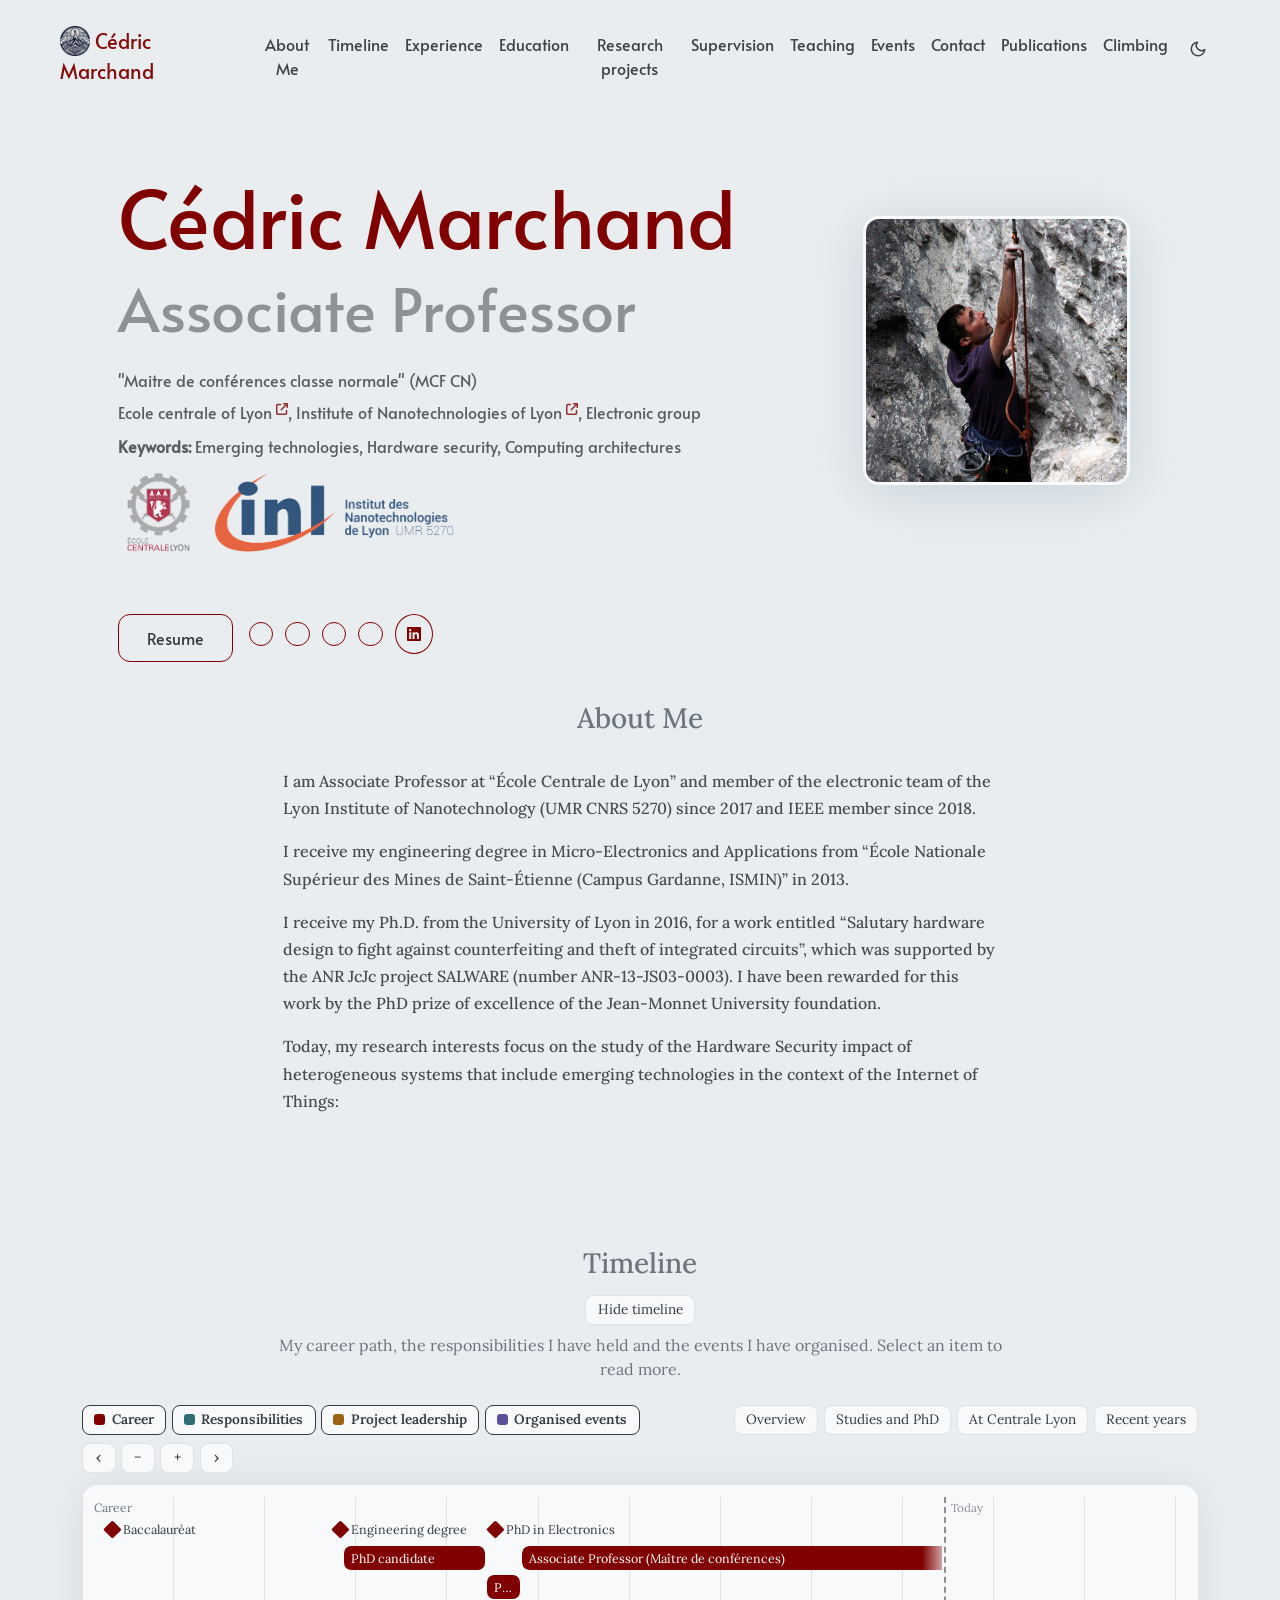
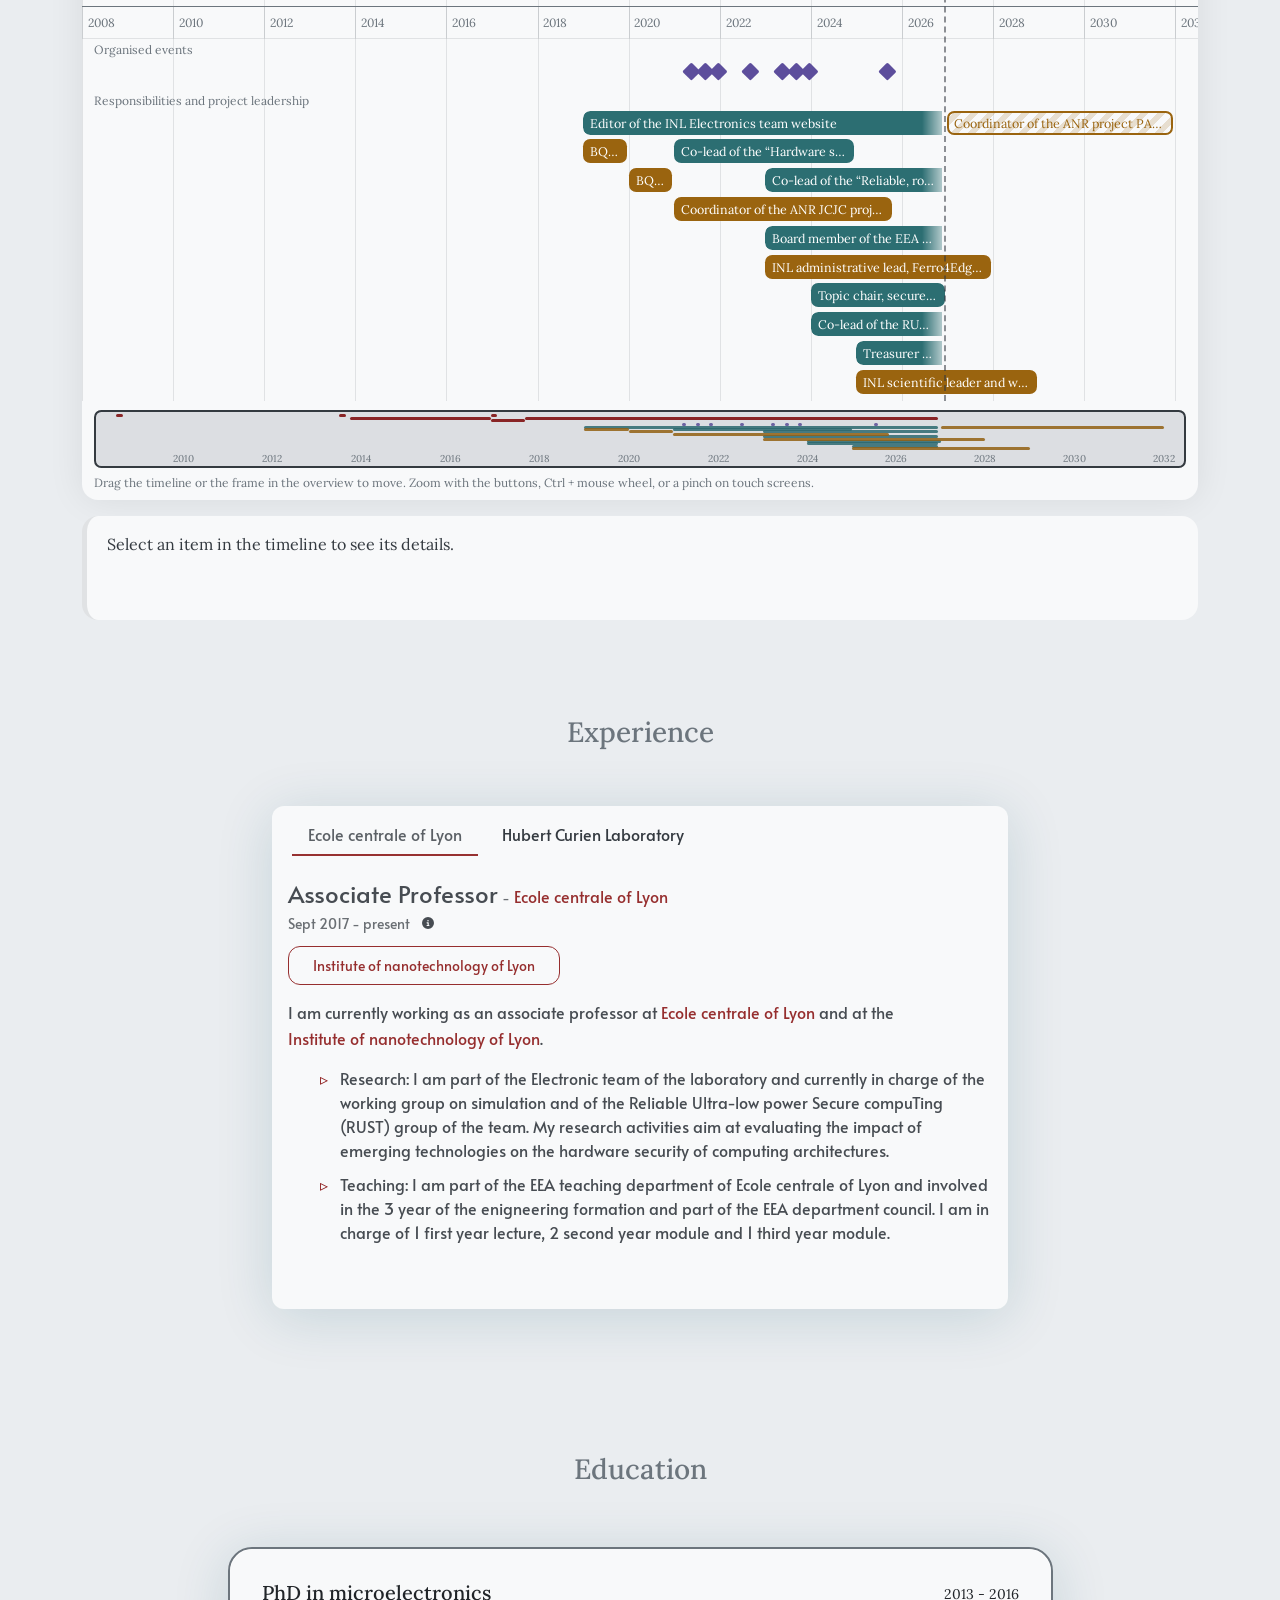
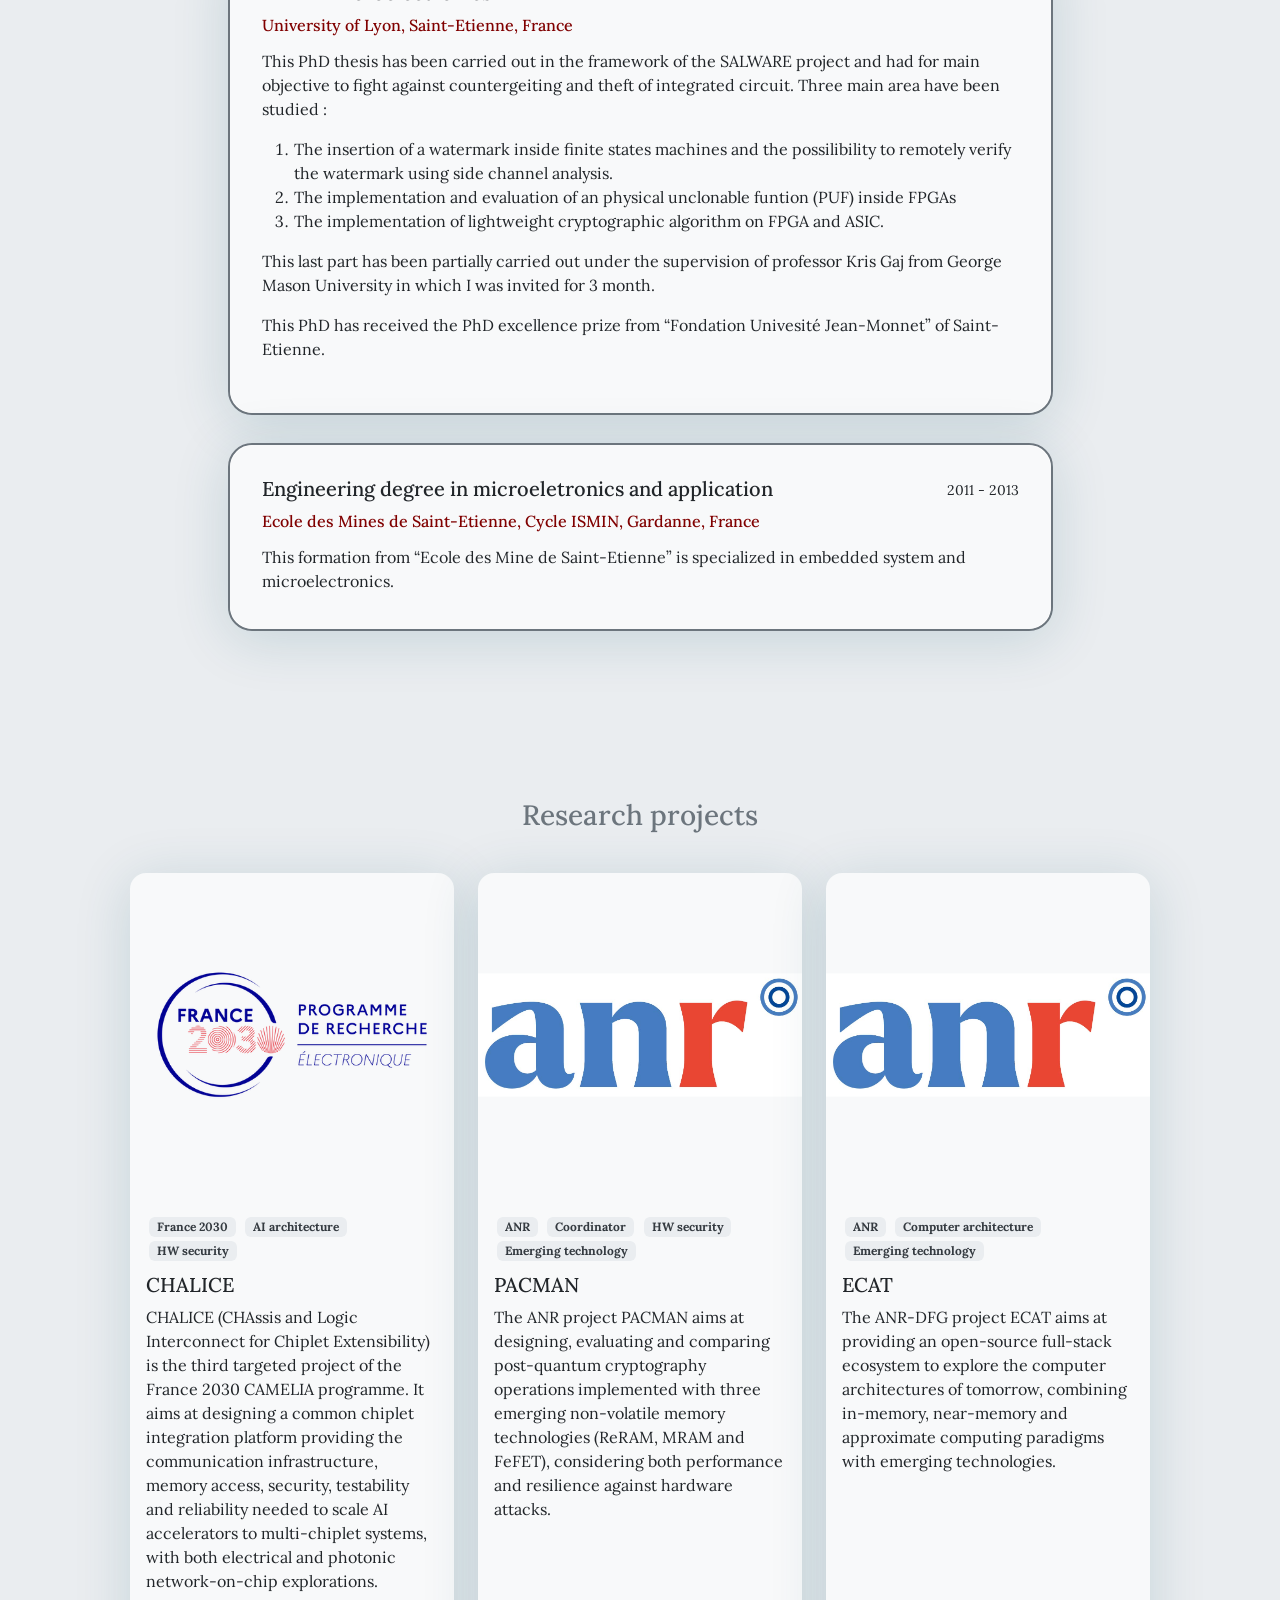
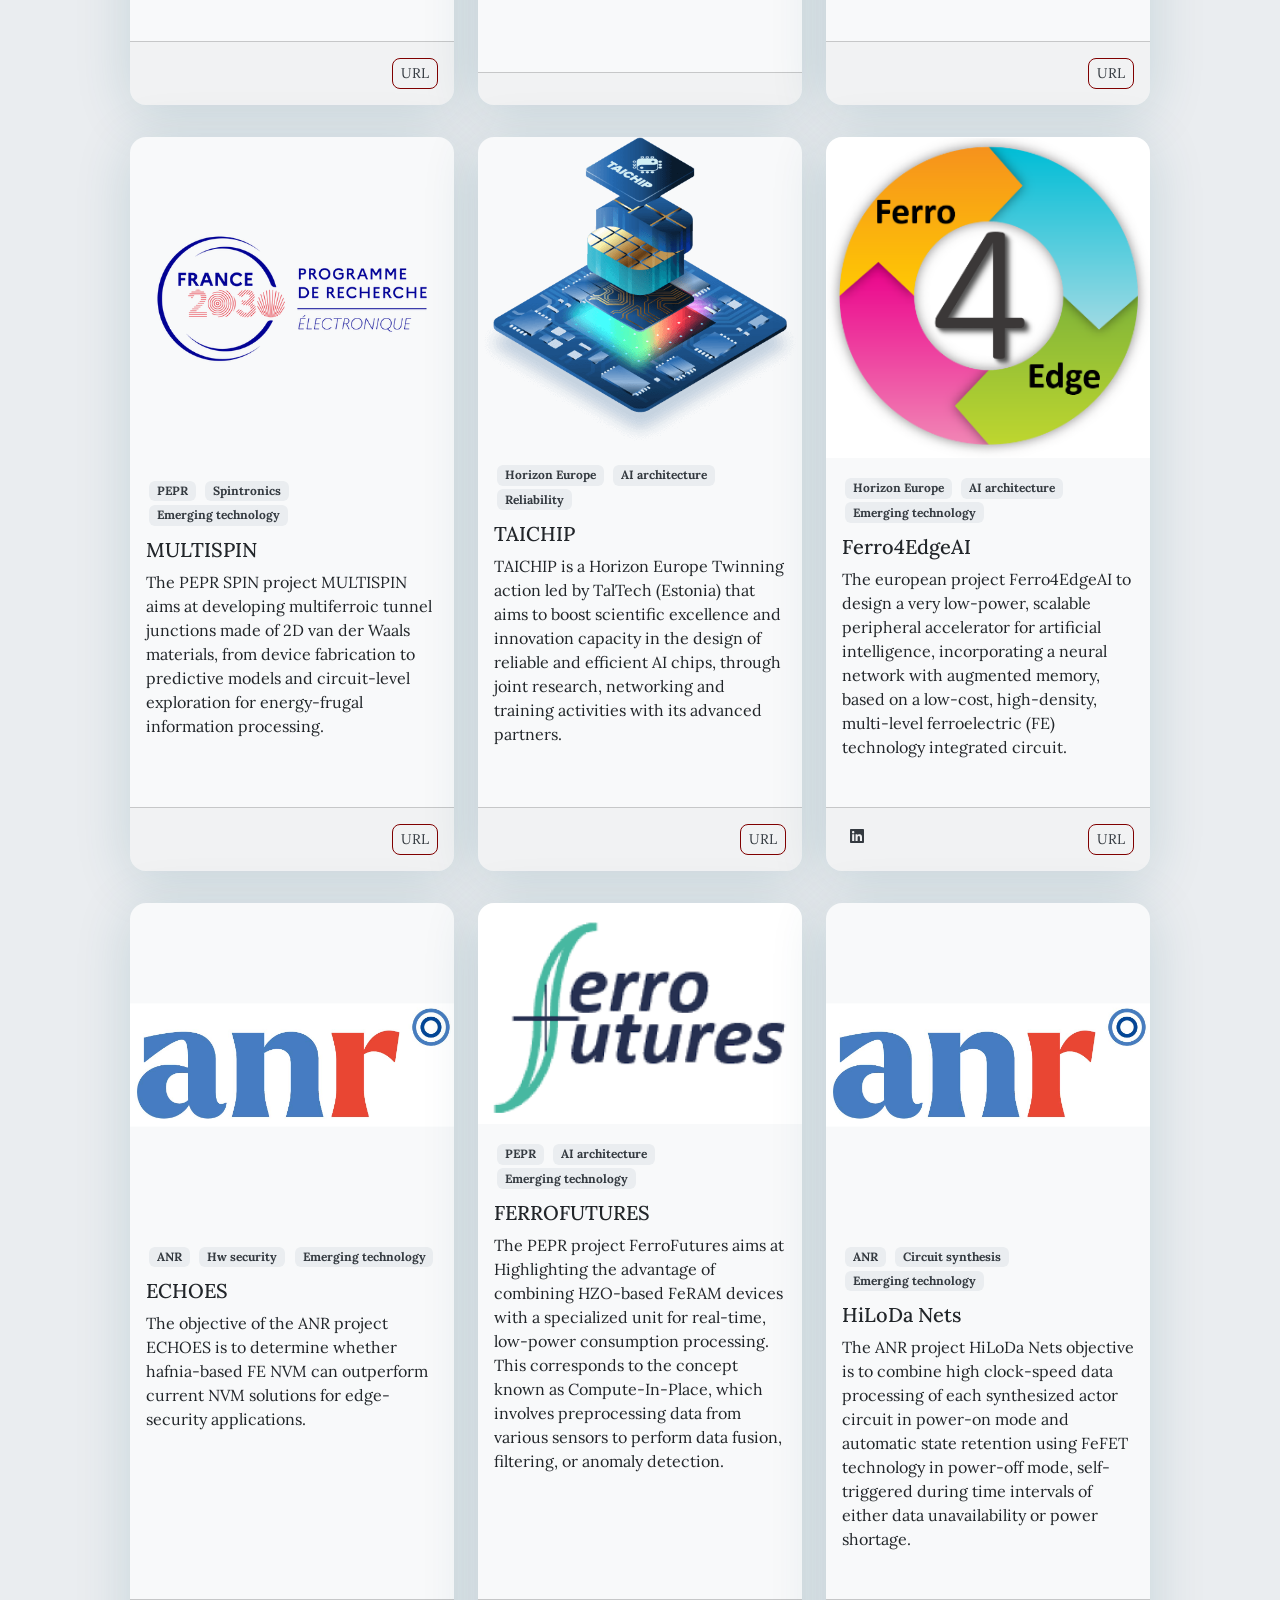
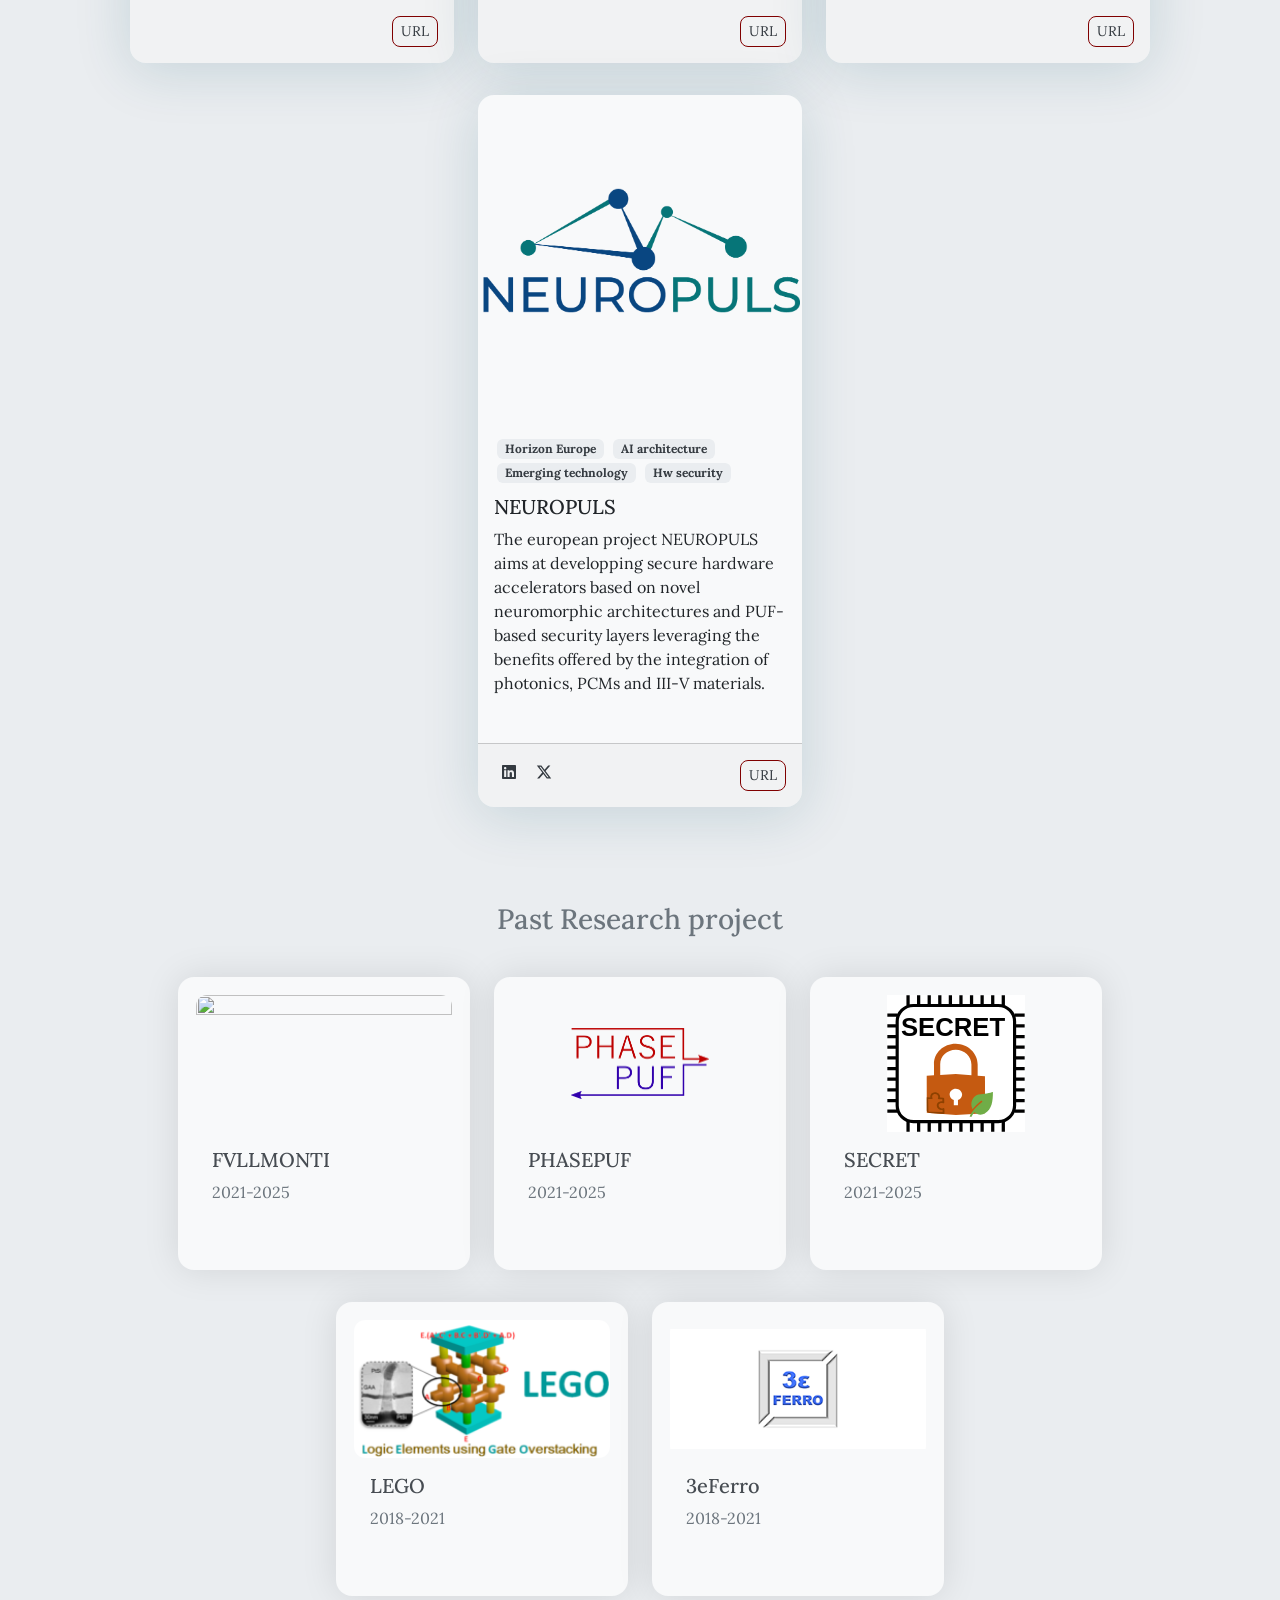
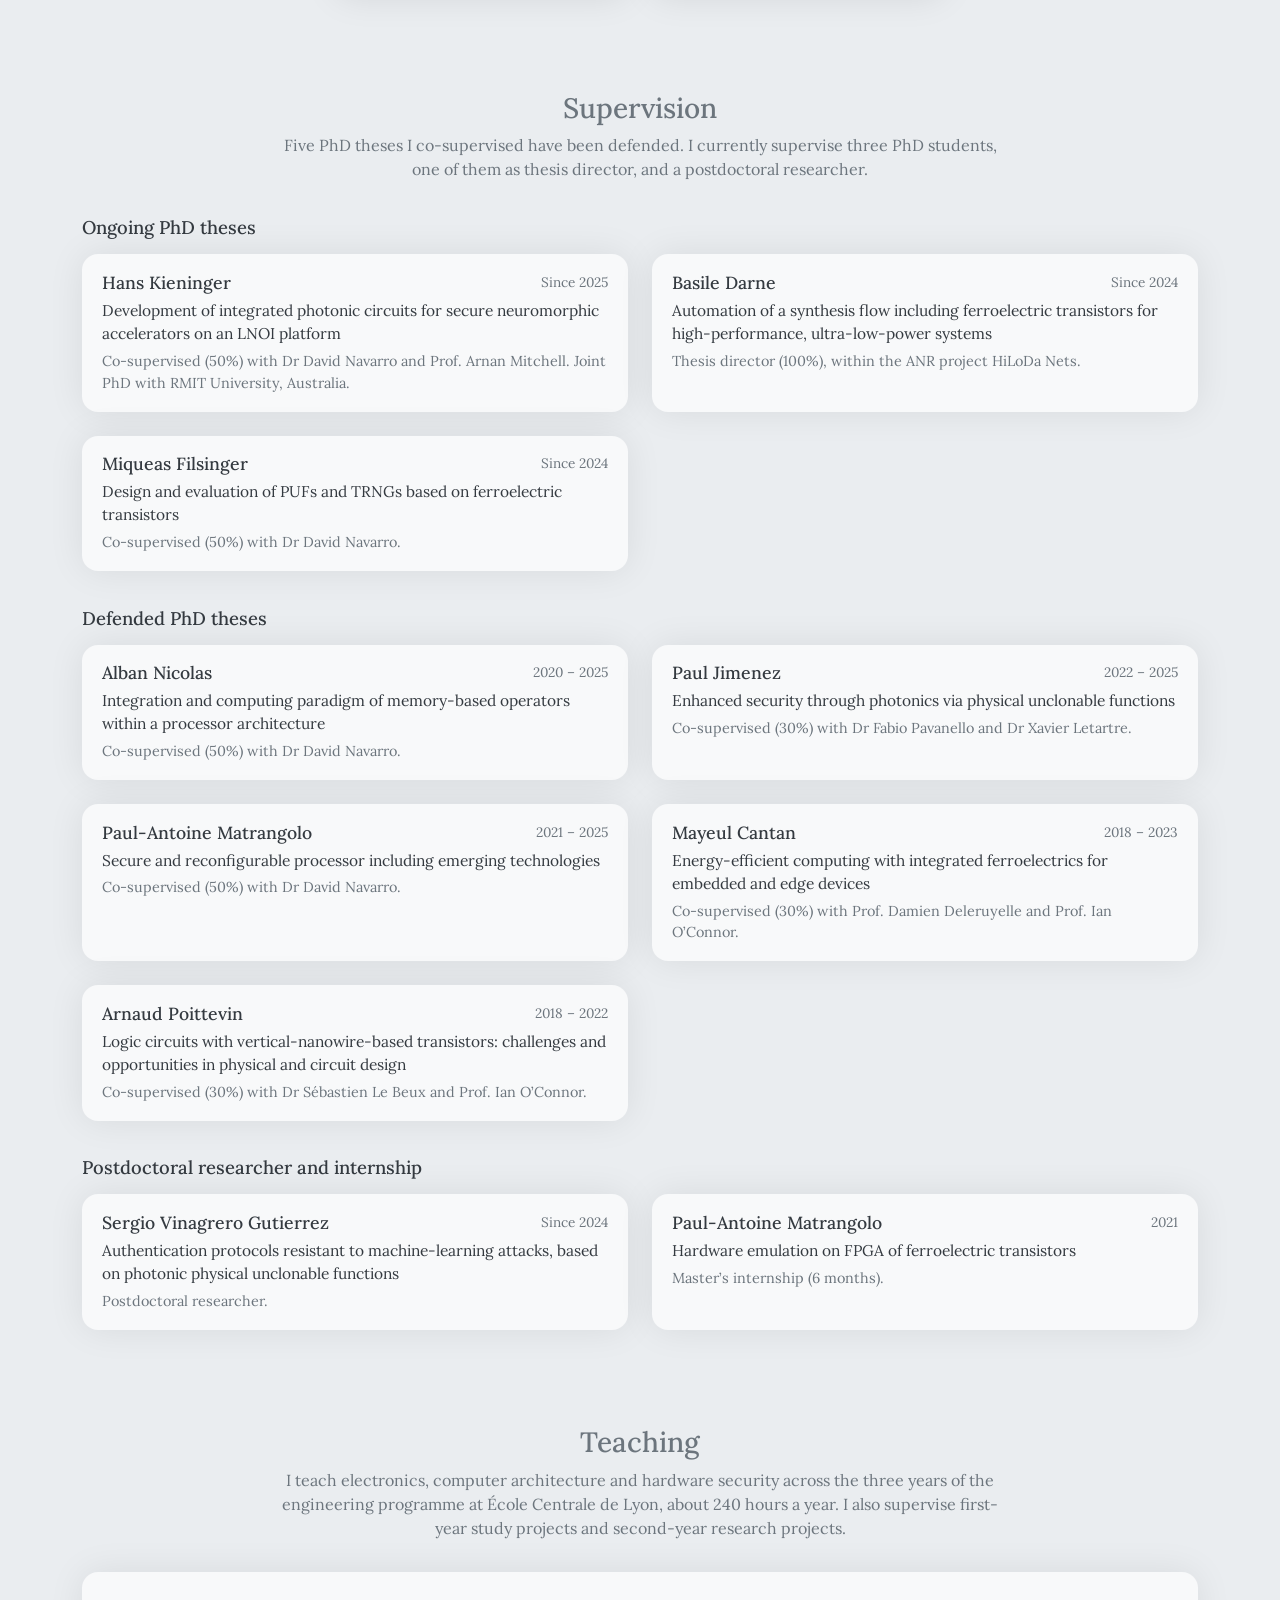
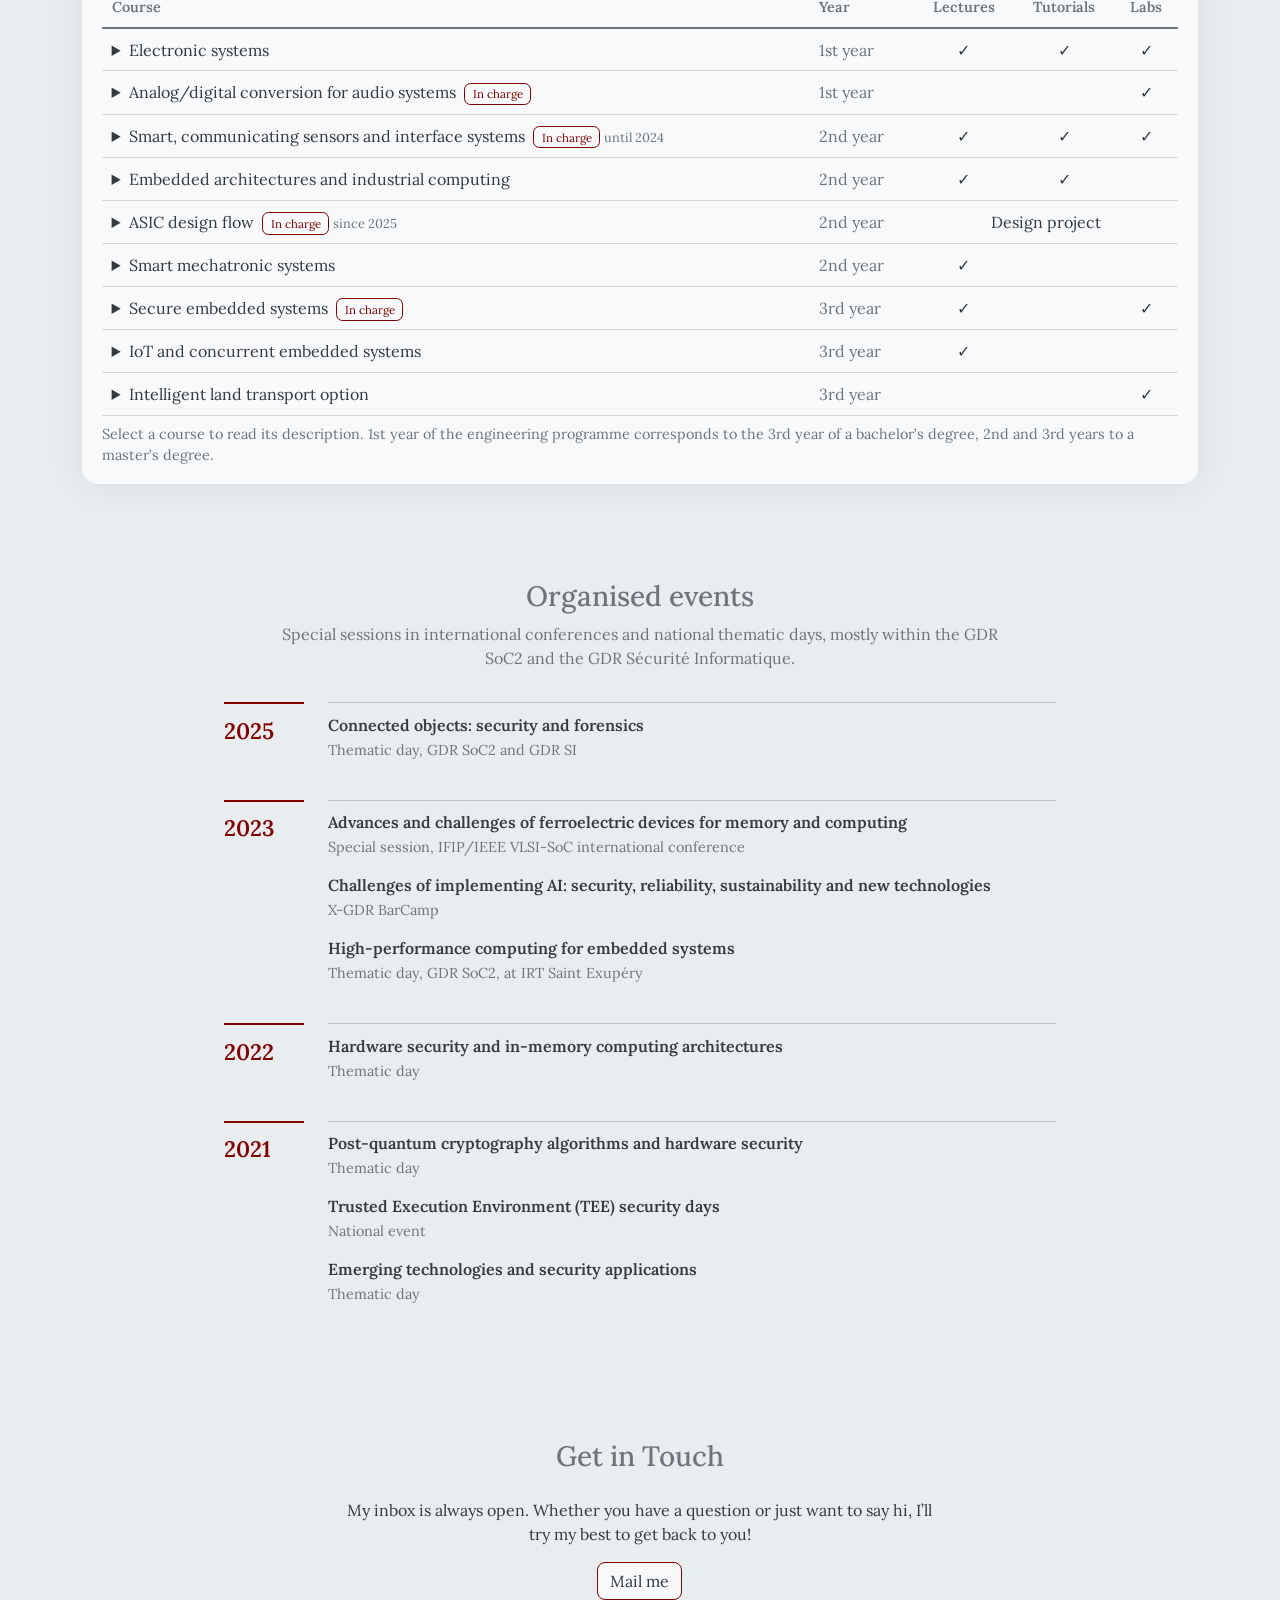
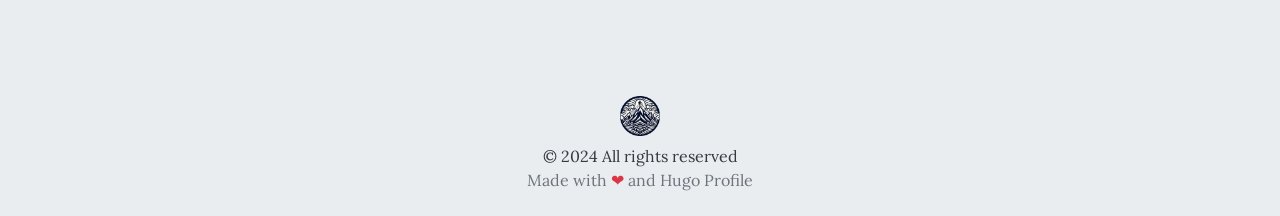
==== index.html @ 8b3e1f0b "migrate my personnal webpage" ====
<!DOCTYPE html>
<html>

<head>
  <meta name="generator" content="Hugo 0.122.0"><meta charset="UTF-8">
  <meta name="viewport" content="width=device-width, initial-scale=1.0">
  <meta http-equiv="X-UA-Compatible" content="ie=edge">
  <meta http-equiv="Accept-CH" content="DPR, Viewport-Width, Width">
  <link rel="icon" href=kamon.png type="image/gif">
  <link rel="stylesheet" href="https://cdn.jsdelivr.net/gh/jpswalsh/academicons@1/css/academicons.min.css">

  <link rel="preconnect" href="https://fonts.googleapis.com">
  <link rel="preconnect" href="https://fonts.gstatic.com" crossorigin>
  <link rel="preload" as="style" href="https://fonts.googleapis.com/css2?family=Alata&family=Lora:ital,wght@0,400;0,500;0,600;0,700;1,400;1,500;1,600;1,700&family=Roboto:ital,wght@0,100;0,300;0,400;0,500;0,700;0,900;1,100;1,300;1,400;1,500;1,700;1,900&display=swap">
  <link rel="stylesheet" href="https://fonts.googleapis.com/css2?family=Alata&family=Lora:ital,wght@0,400;0,500;0,600;0,700;1,400;1,500;1,600;1,700&family=Roboto:ital,wght@0,100;0,300;0,400;0,500;0,700;0,900;1,100;1,300;1,400;1,500;1,700;1,900&display=swap" media="print" onload="this.media='all'" />
  <noscript>
    <link href="https://fonts.googleapis.com/css2?family=Alata&family=Lora:ital,wght@0,400;0,500;0,600;0,700;1,400;1,500;1,600;1,700&family=Roboto:ital,wght@0,100;0,300;0,400;0,500;0,700;0,900;1,100;1,300;1,400;1,500;1,700;1,900&display=swap" rel="stylesheet">
  </noscript>
  <link rel="stylesheet" href="css/font.css" media="all">
  <script type=application/javascript>
    var doNotTrack = !1;
    doNotTrack || (window.ga = window.ga || function() {
        (ga.q = ga.q || []).push(arguments)
    }
    ,
    ga.l = +new Date,
    ga("create", "UA-156431626-1", "auto"),
    ga("send", "pageview"))
  </script>
  <script async src=https://www.google-analytics.com/analytics.js></script>
  <meta property="og:title" content="Cédric Marchand" />
  <meta property="og:description" content="This is my personal website" />
  <meta property="og:type" content="website" />
  <meta property="og:site_name" content="Cédric Marchand" />
  <meta name="twitter:card" content="summary"/><meta name="twitter:title" content="Cédric Marchand"/>
  <meta name="twitter:description" content="This is my personal website"/>
  <link rel="stylesheet" href="https://cdn.jsdelivr.net/npm/bootstrap@5.1.3/dist/css/bootstrap.min.css" integrity="sha384-1BmE4kWBq78iYhFldvKuhfTAU6auU8tT94WrHftjDbrCEXSU1oBoqyl2QvZ6jIW3" crossorigin="anonymous">
  <link rel="stylesheet" href="css/header.css" media="all">
  <link rel="stylesheet" href="css/footer.css" media="all">
  <link rel=stylesheet href=https://cdn.jsdelivr.net/gh/jpswalsh/academicons@1/css/academicons.min.css>
  <link rel="stylesheet" href="css/theme.css" media="all">
  <style>
      :root {
          --text-color: #343a40;
          --text-secondary-color: #6c757d;
          --background-color: #eaedf0;
          --secondary-background-color: #64ffda1a;
          --primary-color: #800000;
          --secondary-color: #f8f9fa;
  
           
          --text-color-dark: #e4e6eb;
          --text-secondary-color-dark: #b0b3b8;
          --background-color-dark: #18191a;
          --secondary-background-color-dark: #212529;
          --primary-color-dark: #ffffff;
          --secondary-color-dark: #212529;
      }
      body {
          font-size: 1rem;
          font-weight: 400;
          line-height: 1.5;
          text-align: left;
      }
  </style>
  <meta name="description" content=This&#32;is&#32;my&#32;personal&#32;website>
  <link rel="stylesheet" href="css/index.css" media="all">
  <link rel="stylesheet" href="css/projects.css" media="all">
  <script defer src="fontawesome-6/all-6.4.2.js"></script>
  <script src=https://ajax.googleapis.com/ajax/libs/jquery/3.6.0/jquery.min.js></script>
  <title>Cédric Marchand</title>
  <style>
    /* Hero: no full-screen height, so About Me follows the photo directly */
    #hero { min-height: auto !important; padding-bottom: 1rem !important; }
    #about { padding-top: 1.5rem !important; }
    #about h3 + .row { padding-top: 1.5rem !important; padding-bottom: 1rem !important; }
    /* Supervision, teaching, events and Other page: same look as the project cards */
    .xs .container > h3 { color: var(--text-secondary-color) !important; }
    .xs-intro { max-width: 46rem; margin: 0.5rem auto 2rem; text-align: center; color: var(--text-secondary-color); }
    .xs-subtitle { font-size: 1.15rem; margin: 2.2rem 0 1rem; color: var(--text-color); }
    .xs-card { height: 100%; background-color: var(--secondary-color); border-radius: 1rem; box-shadow: 0 0 36px rgba(0,0,0,0.08); padding: 1.1rem 1.25rem; }
    .xs-card * { background-color: transparent !important; }
    .xs-card h5 { margin: 0 0 0.35rem; color: var(--text-color) !important; }
    .xs-when { float: right; margin-left: 1rem; font-size: 0.85rem; color: var(--text-secondary-color); }
    .xs-title { margin: 0 0 0.35rem; color: var(--text-color); }
    .xs-meta { margin: 0; font-size: 0.9rem; color: var(--text-secondary-color); }
    .xs-table-wrap { overflow-x: auto; }
    .xs-table { width: 100%; border-collapse: collapse; color: var(--text-color); }
    .xs-table th { font-weight: 600; font-size: 0.9rem; color: var(--text-secondary-color); text-align: left; padding: 0.5rem 0.6rem; border-bottom: 2px solid var(--text-secondary-color); white-space: nowrap; }
    .xs-table td { padding: 0.55rem 0.6rem; border-bottom: 1px solid rgba(108,117,125,0.25); vertical-align: top; }
    .xs-table td:nth-child(n+3), .xs-table th:nth-child(n+3) { text-align: center; }
    .xs-table td:nth-child(2) { white-space: nowrap; color: var(--text-secondary-color); }
    .xs-badge { display: inline-block; font-size: 0.72rem; padding: 0.1rem 0.45rem; border-radius: 0.4rem; border: 1px solid var(--primary-color); color: var(--primary-color); margin-left: 0.3rem; white-space: nowrap; }
    .xs-note { font-size: 0.8rem; color: var(--text-secondary-color); white-space: nowrap; }
    .xs-table details summary { cursor: pointer; }
    .xs-table details summary:focus-visible { outline: 2px solid var(--primary-color); outline-offset: 3px; border-radius: 0.3rem; }
    .xs-table details p { margin: 0.4rem 0 0.2rem; font-size: 0.9rem; color: var(--text-secondary-color); max-width: 60ch; }
    .xs-card h5 { font-size: 1.1rem; }
    .xs-title { font-size: 0.97rem; }
    .xs-courses details { background-color: var(--secondary-color); border-radius: 0.75rem; margin-bottom: 0.5rem; padding: 0.7rem 1rem; }
    .xs-courses summary { cursor: pointer; color: var(--text-color); font-weight: 500; }
    .xs-courses summary:focus-visible { outline: 2px solid var(--primary-color); outline-offset: 3px; border-radius: 0.3rem; }
    .xs-courses details p { margin: 0.5rem 0 0.1rem; color: var(--text-secondary-color); max-width: 70ch; }
    .xs-events { display: grid; grid-template-columns: 5rem 1fr; gap: 0 1.5rem; max-width: 52rem; margin: 0 auto; }
    .xs-year { font-size: 1.4rem; font-weight: 600; color: var(--primary-color); padding-top: 0.6rem; border-top: 2px solid var(--primary-color); }
    .xs-events ul { list-style: none; margin: 0 0 1.5rem; padding: 0.6rem 0 0; border-top: 1px solid rgba(108,117,125,0.35); }
    .xs-events li { margin-bottom: 0.9rem; }
    .xs-events li strong { display: block; font-weight: 600; color: var(--text-color); }
    .xs-events li span { font-size: 0.9rem; color: var(--text-secondary-color); }
    @media (max-width: 575px) { .xs-events { grid-template-columns: 1fr; } .xs-events ul { border-top: 0; padding-top: 0.3rem; } }
    /* Past projects: same logo box as LEGO (248x133) whatever the logo shape */
    #achievements .card-img-top {
      aspect-ratio: 248 / 133;
      object-fit: contain;
      height: auto;
    }
  </style>
</head>

<body class="light" onload=loading()>
  <script src=bootstrap-5/js/bootstrap.bundle.js></script>
  <script>
    localStorage.getItem("pref-theme") === "dark" ? document.body.classList.add("dark") : localStorage.getItem("pref-theme") === "light" ? document.body.classList.remove("dark") : window.matchMedia("(prefers-color-scheme: dark)").matches && document.body.classList.add("dark")
  </script>

<script>
    var prevScrollPos = window.pageYOffset;
    window.addEventListener("scroll", function showHeaderOnScroll() {
        let profileHeaderElem = document.getElementById("profileHeader");
        let currentScrollPos = window.pageYOffset;
        let resetHeaderStyle = false;
        let showNavBarOnScrollUp =  true ;
        profileHeaderElem.classList.add("showHeaderOnTop");
        if(currentScrollPos === 0) {
            resetHeaderStyle = true;
        }
        if(resetHeaderStyle) {
            profileHeaderElem.classList.remove("showHeaderOnTop");
        }
        prevScrollPos = currentScrollPos;        
    });
</script>

  <header id="profileHeader">
    <nav class="pt-3 navbar navbar-expand-lg">
      <div class="container-fluid mx-xs-2 mx-sm-5 mx-md-5 mx-lg-5">
        <a class="navbar-brand primary-font text-wrap" href="./">
          <img src="kamon.png" width="30" height="30" class="d-inline-block align-top"> Cédric Marchand
        </a>
        <button class="navbar-toggler" type="button" data-bs-toggle="collapse" data-bs-target="#navbarContent" aria-controls="navbarContent" aria-expanded="false" aria-label="Toggle navigation">
          <svg aria-hidden="true" height="24" viewBox="0 0 16 16" version="1.1" width="24" data-view-component="true">
            <path fill-rule="evenodd" d="M1 2.75A.75.75 0 011.75 2h12.5a.75.75 0 110 1.5H1.75A.75.75 0 011 2.75zm0 5A.75.75 0 011.75 7h12.5a.75.75 0 110 1.5H1.75A.75.75 0 011 7.75zM1.75 12a.75.75 0 100 1.5h12.5a.75.75 0 100-1.5H1.75z"></path>
          </svg>
        </button>
        <div class="collapse navbar-collapse text-wrap primary-font" id="navbarContent">
          <ul class="navbar-nav ms-auto text-center">
            <li class="nav-item navbar-text">
              <a class="nav-link" href="#about" aria-label="about">About Me</a>
            </li>
            <li class="nav-item navbar-text">
              <a class="nav-link" href="#timeline" aria-label="timeline">Timeline</a>
            </li>
            <li class="nav-item navbar-text">
              <a class="nav-link" href="#experience" aria-label="experience">Experience</a>
            </li>
            <li class="nav-item navbar-text">
              <a class="nav-link" href="#education" aria-label="education">Education</a>
            </li>
            <li class="nav-item navbar-text">
              <a class="nav-link" href="#projects" aria-label="projects">Research projects</a>
            </li>
            <li class="nav-item navbar-text">
              <a class="nav-link" href="#supervision" aria-label="supervision">Supervision</a>
            </li>
            <li class="nav-item navbar-text">
              <a class="nav-link" href="#teaching" aria-label="teaching">Teaching</a>
            </li>
            <li class="nav-item navbar-text">
              <a class="nav-link" href="#events" aria-label="events">Events</a>
            </li>
            <li class="nav-item navbar-text">
              <a class="nav-link" href="#contact" aria-label="contact">Contact</a>
            </li>
            <li class="nav-item navbar-text">
              <a class="nav-link" href="publi/publication/" title="Publications">Publications</a>
            </li>
            <li class="nav-item navbar-text">
              <a class="nav-link" href="Other/index_other.html" title="Climbing">Climbing</a>
            </li>
            <li class="nav-item navbar-text">       
              <div class="text-center">
                <button id="theme-toggle">
                  <svg id="moon" xmlns="http://www.w3.org/2000/svg" width="24" height="24" viewBox="0 0 24 24" fill="none" stroke="currentColor" stroke-width="2" stroke-linecap="round" stroke-linejoin="round">
                      <path d="M21 12.79A9 9 0 1 1 11.21 3 7 7 0 0 0 21 12.79z"></path>
                  </svg>
                  <svg id="sun" xmlns="http://www.w3.org/2000/svg" width="24" height="24" viewBox="0 0 24 24" fill="none" stroke="currentColor" stroke-width="2" stroke-linecap="round" stroke-linejoin="round">
                      <circle cx="12" cy="12" r="5"></circle>
                      <line x1="12" y1="1" x2="12" y2="3"></line>
                      <line x1="12" y1="21" x2="12" y2="23"></line>
                      <line x1="4.22" y1="4.22" x2="5.64" y2="5.64"></line>
                      <line x1="18.36" y1="18.36" x2="19.78" y2="19.78"></line>
                      <line x1="1" y1="12" x2="3" y2="12"></line>
                      <line x1="21" y1="12" x2="23" y2="12"></line>
                      <line x1="4.22" y1="19.78" x2="5.64" y2="18.36"></line>
                      <line x1="18.36" y1="5.64" x2="19.78" y2="4.22"></line>
                  </svg>
                </button>
              </div>
            </li>
          </ul>
        </div>
      </div>
    </nav>
</header>
<div id="content">
<section id="hero" class="py-5 align-middle">
    <div class="container px-3 px-sm-5 px-md-5 px-lg-5 pt-lg-3">
        <div class="row">
            <div class="col-sm-12 col-md-12 col-lg-8 content animate" id="primary-font">
                <span class="subtitle">
                    
                </span>
                <h2>
                    Cédric Marchand
                </h2>
                <h3>
                    Associate Professor
                </h3>
                <p class="hero-content">
                    &quot;Maitre de conférences classe normale&quot; (MCF CN)<br>
Ecole centrale of Lyon <a href="https://www.ec-lyon.fr/"><sup><i class="fa-solid fa-arrow-up-right-from-square"></i></sup></a>, Institute of Nanotechnologies of Lyon <a href="https://inl.cnrs.fr/"><sup><i class="fa-solid fa-arrow-up-right-from-square"></i></sup></a>, Electronic group<br>
<b>Keywords:</b> Emerging technologies, Hardware security, Computing architectures<br>
<a target="_blank" href="https://www.ec-lyon.fr/"><img style="max-width: 350px; max-height: 100px" src="images/logos/logo_ecl.png"></a>
<a target="_blank" href="https://inl.cnrs.fr/"><img style="max-width: 350px; max-height: 100px" src="images/logos/logo_INL.png"></a>
                </p>
                <div class="row">
                    <div class="col-auto h-100">
                        
                        <a href="#" class="btn" download
			  
                          target="_blank"
                          >
                            Resume
                        </a>
                        
                    </div>
                    <div class="col-auto px-0 h-100"><span>
    
    <span class="px-1">
        <a href="https://www.scopus.com/authid/detail.uri?authorId=35318184100" target="_blank" class="btn social-icon">
            <i class="ai ai-scopus"></i>
        </a>
    </span>
    
    <span class="px-1">
        <a href="https://scholar.google.com/citations?user=hgOfqr0AAAAJ&amp;hl=en&amp;oi=ao" target="_blank" class="btn social-icon">
            <i class="ai ai-google-scholar"></i>
        </a>
    </span>
    
    <span class="px-1">
        <a href="https://www.researchgate.net/profile/Cedric-Marchand-3" target="_blank" class="btn social-icon">
            <i class="ai ai-researchgate"></i>
        </a>
    </span>
    
    <span class="px-1">
        <a href="https://orcid.org/0000-0002-2546-6662" target="_blank" class="btn social-icon">
            <i class="ai ai-orcid"></i>
        </a>
    </span>
    
    <span class="px-1">
        <a href="https://www.linkedin.com/in/c%C3%A9dric-marchand-27512359/" target="_blank" class="btn social-icon">
            <i class="fab fa-linkedin"></i>
        </a>
    </span>
    

    
</span></div>
                </div>
            </div>
            <div class="col-sm-12 col-md-12 col-lg-4">
                <div class="row justify-content-center">
                    <div class="col-sm-12 col-md-9 pt-5 image animate px-5 px-md-5 px-lg-0 text-center">
                        <img src="images/profil_img.png"
                            class="img-thumbnail mx-auto"
                            alt=""
                        >
                    </div>
                </div>
            </div>
        </div>
    </div>
    
</section>

<section id="about" class="py-0 py-sm-5">
    <div class="container bg-transparent">
        <h3 class="text-center bg-transparent">About Me</h3>
        <div class="bg-transparent row justify-content-center px-3 py-5">
            
            <div class="col-sm-12 col-md-12 col-lg-8 content">
                <p>I am Associate Professor at &ldquo;École Centrale de Lyon&rdquo; and member of the electronic team of the Lyon Institute of Nanotechnology (UMR CNRS 5270) since 2017 and IEEE member since 2018.</p>
<p>I receive my engineering degree in Micro-Electronics and Applications from &ldquo;École Nationale Supérieur des Mines de Saint-Étienne (Campus Gardanne, ISMIN)&rdquo; in 2013.</p>
<p>I receive my Ph.D. from the University of Lyon in 2016, for a work entitled &ldquo;Salutary hardware design to fight against counterfeiting and theft of integrated circuits&rdquo;, which was supported by the ANR JcJc project SALWARE (number ANR-13-JS03-0003). I have been rewarded for this work by the PhD prize of excellence of the Jean-Monnet University foundation.</p>


                
                Today, my research interests focus on the study of the Hardware Security impact of heterogeneous systems that include emerging technologies in the context of the Internet of Things:
                <ul>
                    
                </ul>
                
            </div>
        </div>
    </div>
</section>

<section id="timeline" class="py-5">
<style>
  #timeline {
    --tl-career: #800000;
    --tl-resp: #2c6e72;
    --tl-lead: #9a640f;
    --tl-event: #5d4e9c;
    --tl-on-bar: #ffffff;
    --tl-grid: rgba(52, 58, 64, 0.12);
    --tl-surface: var(--secondary-color);
  }
  .dark #timeline {
    --tl-career: #e48c8c;
    --tl-resp: #7cc3c5;
    --tl-lead: #e6b65e;
    --tl-event: #b9aef0;
    --tl-on-bar: #18191a;
    --tl-grid: rgba(228, 230, 235, 0.14);
  }
  #timeline h3 { color: var(--text-secondary-color) !important; }
  #timeline .tl-intro { max-width: 46rem; margin: 0.5rem auto 1.5rem; text-align: center; color: var(--text-secondary-color); }

  #timeline .tl-toolbar { display: flex; flex-wrap: wrap; gap: 0.5rem 1.25rem; align-items: center; justify-content: space-between; margin-bottom: 0.75rem; }
  #timeline .tl-group { display: flex; flex-wrap: wrap; gap: 0.35rem; align-items: center; }
  #timeline .tl-btn {
    font: inherit; font-size: 0.85rem; line-height: 1; padding: 0.45rem 0.7rem; border-radius: 0.5rem;
    border: 1px solid var(--tl-grid); background: var(--tl-surface); color: var(--text-color); cursor: pointer;
  }
  #timeline .tl-btn:hover { border-color: var(--text-secondary-color); }
  #timeline .tl-btn[aria-pressed="true"] { border-color: var(--text-color); font-weight: 600; }
  #timeline .tl-btn:focus-visible, #timeline .tl-viewport:focus-visible, #timeline .tl-item:focus-visible, #timeline .tl-mini:focus-visible {
    outline: 2px solid var(--tl-career); outline-offset: 2px;
  }
  #timeline .tl-icon { min-width: 2.1rem; font-weight: 600; }
  #timeline .tl-legend .tl-btn::before { content: ""; display: inline-block; width: 0.7rem; height: 0.7rem; border-radius: 0.2rem; margin-right: 0.4rem; vertical-align: -0.05rem; background: var(--c); }
  #timeline .tl-legend .tl-btn[aria-pressed="false"] { opacity: 0.45; }
  #timeline .tl-legend .tl-btn[aria-pressed="false"]::before { background: transparent; box-shadow: inset 0 0 0 2px var(--c); }

  #timeline .tl-frame { background: var(--tl-surface); border-radius: 1rem; box-shadow: 0 0 36px rgba(0,0,0,0.08); padding: 0.75rem 0 0.5rem; }
  #timeline .tl-grid { position: absolute; inset: 0; pointer-events: none; }
  #timeline .tl-viewport { position: relative; overflow: hidden; cursor: grab; touch-action: pan-y; user-select: none; -webkit-user-select: none; }
  #timeline .tl-viewport.is-dragging { cursor: grabbing; }
  #timeline .tl-lane-block { position: relative; }
  #timeline .tl-side-label { position: absolute; left: 0.75rem; top: 0.1rem; font-size: 0.75rem; color: var(--text-secondary-color); z-index: 2; pointer-events: none; }
  #timeline .tl-axis { position: relative; height: 2.1rem; border-top: 1px solid var(--text-secondary-color); border-bottom: 1px solid var(--tl-grid); }
  #timeline .tl-tick { position: absolute; top: 0; height: 100%; border-left: 1px solid var(--tl-grid); font-size: 0.75rem; color: var(--text-secondary-color); padding: 0.45rem 0 0 0.3rem; white-space: nowrap; }
  #timeline .tl-tick.is-minor { height: 0.4rem; }
  #timeline .tl-gridline { position: absolute; top: 0; bottom: 0; border-left: 1px solid var(--tl-grid); pointer-events: none; }
  #timeline .tl-today { position: absolute; top: 0; bottom: 0; border-left: 2px dashed var(--text-color); opacity: 0.55; pointer-events: none; z-index: 1; }
  #timeline .tl-today span { position: absolute; top: 0.15rem; left: 0.3rem; font-size: 0.72rem; color: var(--text-color); white-space: nowrap; }

  #timeline .tl-item {
    position: absolute; height: 1.5rem; border-radius: 0.45rem; background: var(--c); color: var(--tl-on-bar);
    font-size: 0.78rem; line-height: 1.5rem; padding: 0 7px; white-space: nowrap; overflow: hidden; text-overflow: ellipsis;
    border: 0; text-align: left; cursor: pointer; font-family: inherit;
  }
  #timeline .tl-item.is-ongoing { border-top-right-radius: 0; border-bottom-right-radius: 0; -webkit-mask-image: linear-gradient(90deg, #000 calc(100% - 1.25rem), rgba(0,0,0,0.35)); mask-image: linear-gradient(90deg, #000 calc(100% - 1.25rem), rgba(0,0,0,0.35)); }
  #timeline .tl-item.is-planned { background: transparent; color: var(--c); box-shadow: inset 0 0 0 2px var(--c); background-image: repeating-linear-gradient(135deg, transparent 0 6px, color-mix(in srgb, var(--c) 18%, transparent) 6px 12px); }
  #timeline .tl-item.is-milestone { background: transparent; color: var(--text-color); overflow: visible; padding-left: 1.15rem; width: auto !important; }
  #timeline .tl-item.is-milestone::before { content: ""; position: absolute; left: 0.1rem; top: 0.35rem; width: 0.8rem; height: 0.8rem; background: var(--c); transform: rotate(45deg); border-radius: 0.1rem; }
  #timeline .tl-item.is-dot { width: 1rem !important; padding: 0 !important; font-size: 0; }
  #timeline .tl-item.is-dot::before { left: 0.1rem; }
  #timeline .tl-viewport.is-compact .tl-item.is-milestone { font-size: 0; padding-right: 0; }
  #timeline .tl-item.is-selected { outline: 2px solid var(--text-color); outline-offset: 1px; }

  #timeline .tl-mini { position: relative; height: 3.6rem; margin: 0.6rem 0.75rem 0; border-radius: 0.5rem; background: var(--background-color); cursor: pointer; touch-action: none; }
  #timeline .tl-mini-bar { position: absolute; height: 3px; border-radius: 2px; background: var(--c); opacity: 0.85; }
  #timeline .tl-mini-year { position: absolute; bottom: 0.1rem; font-size: 0.62rem; color: var(--text-secondary-color); transform: translateX(-50%); pointer-events: none; }
  @media (max-width: 575px) { #timeline .tl-mini-year.is-odd { display: none; } }
  #timeline .tl-window { position: absolute; top: 0; bottom: 0; border: 2px solid var(--text-color); border-radius: 0.45rem; background: color-mix(in srgb, var(--text-color) 8%, transparent); cursor: grab; }
  #timeline .tl-handle { position: absolute; top: 0; bottom: 0; width: 0.7rem; cursor: ew-resize; }
  #timeline .tl-handle.is-left { left: -0.35rem; } #timeline .tl-handle.is-right { right: -0.35rem; }
  #timeline .tl-hint { font-size: 0.75rem; color: var(--text-secondary-color); margin: 0.4rem 0.75rem 0; }

  #timeline .tl-detail { margin-top: 1rem; min-height: 6.5rem; background: var(--tl-surface); border-radius: 1rem; padding: 1rem 1.25rem; border-left: 5px solid var(--c, var(--tl-grid)); }
  #timeline .tl-detail h5 { margin: 0 0 0.15rem; color: var(--text-color) !important; }
  #timeline .tl-detail .tl-when { float: right; font-size: 0.85rem; color: var(--text-secondary-color); margin-left: 1rem; }
  #timeline .tl-detail .tl-org { font-size: 0.95rem; color: var(--text-secondary-color); margin-bottom: 0.4rem; }
  #timeline .tl-detail p { margin: 0; max-width: 70ch; color: var(--text-color); }
  #timeline .tl-detail a { color: inherit; }
  #timeline .tl-empty { color: var(--text-secondary-color); margin: 0; }
  #timeline .tl-toggle { margin-top: 0.4rem; }
  #timeline #tl-body[hidden] { display: none; }
  #timeline.is-collapsed { padding-bottom: 1rem !important; }
  @media (prefers-reduced-motion: reduce) { #timeline * { transition: none !important; } }
</style>

  <div class="container">
    <h3 class="text-center">Timeline</h3>
    <div class="text-center"><button type="button" class="tl-btn tl-toggle" aria-expanded="true" aria-controls="tl-body">Hide timeline</button></div>
    <div id="tl-body">
    <p class="tl-intro">My career path, the responsibilities I have held and the events I have organised. Select an item to read more.</p>

    <div class="tl-toolbar">
      <div class="tl-group tl-legend" role="group" aria-label="Show or hide categories">
        <button type="button" class="tl-btn" data-cat="career" aria-pressed="true" style="--c: var(--tl-career)">Career</button>
        <button type="button" class="tl-btn" data-cat="resp" aria-pressed="true" style="--c: var(--tl-resp)">Responsibilities</button>
        <button type="button" class="tl-btn" data-cat="lead" aria-pressed="true" style="--c: var(--tl-lead)">Project leadership</button>
        <button type="button" class="tl-btn" data-cat="event" aria-pressed="true" style="--c: var(--tl-event)">Organised events</button>
      </div>
      <div class="tl-group" role="group" aria-label="Choose a period">
        <button type="button" class="tl-btn" data-range="all">Overview</button>
        <button type="button" class="tl-btn" data-range="2008,2018">Studies and PhD</button>
        <button type="button" class="tl-btn" data-range="2017,2032">At Centrale Lyon</button>
        <button type="button" class="tl-btn" data-range="now">Recent years</button>
      </div>
      <div class="tl-group" role="group" aria-label="Zoom and move">
        <button type="button" class="tl-btn tl-icon" data-act="left" aria-label="Move earlier">&#8249;</button>
        <button type="button" class="tl-btn tl-icon" data-act="out" aria-label="Zoom out">&minus;</button>
        <button type="button" class="tl-btn tl-icon" data-act="in" aria-label="Zoom in">+</button>
        <button type="button" class="tl-btn tl-icon" data-act="right" aria-label="Move later">&#8250;</button>
      </div>
    </div>

    <div class="tl-frame">
      <div class="tl-viewport" tabindex="0" aria-label="Timeline. Use the arrow keys to move, plus and minus to zoom.">
        <div class="tl-grid"></div>
        <div class="tl-lane-block tl-top"><span class="tl-side-label">Career</span></div>
        <div class="tl-axis"></div>
        <div class="tl-lane-block tl-events"><span class="tl-side-label">Organised events</span></div>
        <div class="tl-lane-block tl-bottom"><span class="tl-side-label">Responsibilities and project leadership</span></div>
        <div class="tl-today"><span>Today</span></div>
      </div>
      <div class="tl-mini" tabindex="0" aria-label="Overview of the whole timeline. Drag the frame to choose the period shown above.">
        <div class="tl-window"><div class="tl-handle is-left"></div><div class="tl-handle is-right"></div></div>
      </div>
      <p class="tl-hint">Drag the timeline or the frame in the overview to move. Zoom with the buttons, Ctrl + mouse wheel, or a pinch on touch screens.</p>
    </div>

    <div class="tl-detail" aria-live="polite">
      <p class="tl-empty">Select an item in the timeline to see its details.</p>
    </div>
    </div>
  </div>

<script>
(function () {
  // Dates are decimal years (2017.67 = September 2017). end: null = still ongoing.
  var ITEMS = [
    { cat: "career", type: "point", start: 2008.5, title: "Baccalauréat, scientific track", short: "Baccalauréat", org: "Lycée Jean-Monnet, Franconville, France", when: "2008" },
    { cat: "career", type: "point", start: 2013.5, title: "Engineering degree in Microelectronics and Applications", short: "Engineering degree", org: "École des Mines de Saint-Étienne, Gardanne, France", when: "2013" },
    { cat: "career", start: 2013.75, end: 2016.9, title: "PhD candidate", org: "Laboratoire Hubert Curien, Université de Lyon, Saint-Étienne, France", when: "2013 – 2016",
      text: "Thesis “Design of trustworthy hardware to fight against the theft and counterfeiting of integrated circuits”, supervised by Prof. Lilian Bossuet." },
    { cat: "career", type: "point", start: 2016.9, title: "PhD in Electronics", org: "Laboratoire Hubert Curien, Université de Lyon, Saint-Étienne, France", when: "2016" },
    { cat: "career", start: 2016.9, end: 2017.67, title: "Postdoctoral researcher", org: "Laboratoire Hubert Curien, Université de Lyon, Saint-Étienne, France", when: "2016 – 2017",
      text: "Hardware security assessment of the ARM TrustZone extension in Zynq-type heterogeneous systems-on-chip combining an FPGA and processors." },
    { cat: "career", start: 2017.67, end: null, title: "Associate Professor (Maître de conférences)", org: "École Centrale de Lyon, Électronique team of the Institut des Nanotechnologies de Lyon (INL)", when: "Since 2017",
      text: "Research on the impact of emerging technologies on the hardware security of computing architectures, and teaching across the three years of the engineering programme." },

    { cat: "resp", start: 2019, end: null, title: "Editor of the INL Electronics team website", org: "Institut des Nanotechnologies de Lyon", when: "Since 2019" },
    { cat: "resp", start: 2021, end: 2025, title: "Co-lead of the “Hardware systems security” working group", org: "GDR Sécurité Informatique (GDR SI)", when: "2021 – 2024",
      text: "Co-lead and coordinator of the national working group, including the organisation of thematic days on hardware security." },
    { cat: "resp", start: 2023, end: null, title: "Co-lead of the “Reliable, robust and secure systems” track", org: "GDR SoC2", when: "Since 2023" },
    { cat: "resp", start: 2023, end: null, title: "Board member of the EEA teaching department", org: "École Centrale de Lyon", when: "Since 2023" },
    { cat: "resp", start: 2024, end: 2027, title: "Topic chair, secure architecture and applications", org: "DATE conference", when: "2024 – 2026",
      text: "Co-chair of topic A5 in 2024, then chair of topic A3 in 2025 and 2026." },
    { cat: "resp", start: 2024, end: null, title: "Co-lead of the RUST group", org: "Reliable, Ultra energy-efficient and Secure compuTing, INL Electronics team", when: "Since 2024" },
    { cat: "resp", start: 2025, end: null, title: "Treasurer of the France IEEE CEDA chapter", org: "IEEE Council on Electronic Design Automation", when: "Since 2025" },

    { cat: "lead", start: 2019, end: 2020, title: "BQR project coordinator", org: "École Centrale de Lyon", when: "2019",
      text: "Internal project assessing the security of commercial sensor nodes, which started the side-channel attack test bench of the laboratory." },
    { cat: "lead", start: 2020, end: 2021, title: "BQRi project coordinator", org: "Institut des Nanotechnologies de Lyon", when: "2020",
      text: "Internal project on the hardware emulation of ferroelectric transistors on FPGA." },
    { cat: "lead", start: 2021, end: 2025.83, title: "Coordinator of the ANR JCJC project SECRET", org: "Agence Nationale de la Recherche", when: "2021 – 2025", url: "https://inl.cnrs.fr/projects/secret/",
      text: "Low-power operators dedicated to cryptographic computations, integrated in the compute units of RISC-V processors to secure sensor nodes." },
    { cat: "lead", start: 2023, end: 2028, title: "INL administrative lead, Ferro4EdgeAI", org: "Horizon Europe project", when: "2023 – 2027", url: "https://www.ferro4edgeai.eu/" },
    { cat: "lead", start: 2025, end: 2029, title: "INL scientific leader and work package leader, MultiSPIN", org: "PEPR SPIN", when: "2025 – 2028", url: "https://www.pepr-spin.fr/projet/multispin-2/" },
    { cat: "lead", start: 2027, end: 2032, title: "Coordinator of the ANR project PACMAN", org: "Agence Nationale de la Recherche", when: "2027 – 2031",
      text: "Post-quantum cryptography implemented with emerging non-volatile memory technologies, with INL, TIMA, LIRMM and CEA-List." },

    // Organised events: only the year is known, so events of the same year are spread over it.
    { cat: "event", type: "point", start: 2021.2, title: "Thematic day: Emerging technologies and security applications", org: "National thematic day", when: "2021" },
    { cat: "event", type: "point", start: 2021.5, title: "Trusted Execution Environment (TEE) security days", org: "National event", when: "2021" },
    { cat: "event", type: "point", start: 2021.8, title: "Thematic day: Post-quantum cryptography algorithms and hardware security", org: "National thematic day", when: "2021" },
    { cat: "event", type: "point", start: 2022.5, title: "Thematic day: Hardware security and in-memory computing architectures", org: "National thematic day", when: "2022" },
    { cat: "event", type: "point", start: 2023.2, title: "Thematic day: High-performance computing for embedded systems", org: "GDR SoC2, at IRT Saint Exupéry", when: "2023" },
    { cat: "event", type: "point", start: 2023.5, title: "X-GDR BarCamp: Challenges of implementing AI", org: "Security, reliability, sustainability and new technologies", when: "2023" },
    { cat: "event", type: "point", start: 2023.8, title: "Special session: Advances and challenges of ferroelectric devices for memory and computing", org: "IFIP/IEEE VLSI-SoC conference", when: "2023" },
    { cat: "event", type: "point", start: 2025.5, title: "Thematic day: Connected objects, security and forensics", org: "GDR SoC2 and GDR SI", when: "2025" }
  ];

  var MIN = 2008, MAX = 2032.5, MIN_SPAN = 1.5;
  var now = new Date();
  var TODAY = now.getFullYear() + (now.getMonth() + now.getDate() / 31) / 12;
  var LANE_H = 1.8; // rem
  var root = document.getElementById("timeline");
  var vp = root.querySelector(".tl-viewport");
  var top = root.querySelector(".tl-top"), bottom = root.querySelector(".tl-bottom");
  var axis = root.querySelector(".tl-axis"), grid = root.querySelector(".tl-grid");
  var todayEl = root.querySelector(".tl-today");
  var mini = root.querySelector(".tl-mini"), win = root.querySelector(".tl-window");
  var detail = root.querySelector(".tl-detail");
  var reduceMotion = window.matchMedia && window.matchMedia("(prefers-reduced-motion: reduce)").matches;
  var hidden = {};
  var view = { s: MIN, e: MAX };
  var COLORS = { career: "var(--tl-career)", resp: "var(--tl-resp)", lead: "var(--tl-lead)", event: "var(--tl-event)" };
  var eventsRow = root.querySelector(".tl-events");

  ITEMS.forEach(function (it) {
    it.endEff = it.type === "point" ? it.start : (it.end === null ? TODAY : it.end);
    it.ongoing = it.end === null;
    it.planned = it.type !== "point" && it.start > TODAY;
  });

  // Lanes are fixed once for the whole range so items never jump while zooming.
  function assignLanes(list) {
    var lanes = [];
    list.slice().sort(function (a, b) { return a.start - b.start; }).forEach(function (it) {
      var reach = it.type === "point" ? it.start + 3 : it.endEff;
      for (var i = 0; i < lanes.length; i++) if (lanes[i] <= it.start - 0.05) break;
      lanes[i] = reach; it.lane = i;
    });
    return lanes.length;
  }
  var topCount = assignLanes(ITEMS.filter(function (i) { return i.cat === "career"; }));
  var bottomCount = assignLanes(ITEMS.filter(function (i) { return i.cat === "resp" || i.cat === "lead"; }));
  ITEMS.forEach(function (i) { if (i.cat === "event") i.lane = 0; });
  eventsRow.style.height = (LANE_H + 1.4) + "rem";
  top.style.height = (topCount * LANE_H + 1.4) + "rem";
  bottom.style.height = (bottomCount * LANE_H + 1.4) + "rem";

  ITEMS.forEach(function (it, idx) {
    var b = document.createElement("button");
    b.type = "button";
    b.className = "tl-item" + (it.type === "point" ? " is-milestone" : "") + (it.cat === "event" ? " is-dot" : "") + (it.ongoing ? " is-ongoing" : "") + (it.planned ? " is-planned" : "");
    b.style.setProperty("--c", COLORS[it.cat]);
    b.style.top = (1.25 + it.lane * LANE_H) + "rem";
    b.textContent = it.short || it.title;
    b.title = it.title + " (" + it.when + ")";
    b.addEventListener("click", function () { if (!moved) select(idx); });
    (it.cat === "career" ? top : it.cat === "event" ? eventsRow : bottom).appendChild(b);
    it.el = b;

    var m = document.createElement("div");
    m.className = "tl-mini-bar";
    m.style.setProperty("--c", COLORS[it.cat]);
    var mLane = it.cat === "career" ? it.lane : it.cat === "event" ? topCount + 0.5 : topCount + 1.6 + it.lane;
    m.style.top = (0.25 + mLane * 0.15) + "rem";
    m.style.left = pct(it.start, MIN, MAX) + "%";
    m.style.width = Math.max(it.cat === "event" ? 0.35 : 0.6, pct(it.endEff, MIN, MAX) - pct(it.start, MIN, MAX)) + "%";
    mini.insertBefore(m, win);
    it.miniEl = m;
  });
  for (var y = 2010; y <= 2032; y += 2) {
    var l = document.createElement("span");
    l.className = "tl-mini-year" + (y % 4 ? " is-odd" : ""); l.textContent = y; l.style.left = pct(y, MIN, MAX) + "%";
    mini.appendChild(l);
  }

  function pct(v, s, e) { return (v - s) / (e - s) * 100; }

  function render() {
    var s = view.s, e = view.e, span = e - s, vpW = vp.clientWidth;
    ITEMS.forEach(function (it) {
      var off = hidden[it.cat];
      it.el.hidden = !!off; it.miniEl.style.display = off ? "none" : "";
      if (off) return;
      var outside = it.type === "point" ? (it.start < s - 0.01 || it.start > e) : (it.endEff <= s || it.start >= e);
      it.el.style.visibility = outside ? "hidden" : "";
      it.el.tabIndex = outside ? -1 : 0;
      it.el.style.left = pct(it.start, s, e) + "%";
      if (it.type !== "point") {
        it.el.style.width = "calc(" + (pct(it.endEff, s, e) - pct(it.start, s, e)) + "% - 2px)";
        // Keep the label readable when the bar starts before the visible period
        var hiddenPx = it.start < s ? (s - it.start) / span * vpW : 0;
        var totalPx = (it.endEff - it.start) / span * vpW;
        it.el.style.paddingLeft = Math.min(hiddenPx + 7, Math.max(0, totalPx - 2)) + "px";
      }
    });
    var pxYear = vpW / span;
    var step = [1, 2, 5, 10].filter(function (k) { return k * pxYear >= 48; })[0] || 10;
    var minor = pxYear >= 200;
    vp.classList.toggle("is-compact", pxYear < 40);
    var html = "", gridHtml = "";
    for (var y = Math.ceil(s / (minor ? 0.25 : step)) * (minor ? 0.25 : step); y <= e; y += minor ? 0.25 : step) {
      var yr = Math.round(y * 4) / 4, isYear = yr % 1 === 0;
      if (!isYear && !minor) continue;
      var left = pct(yr, s, e).toFixed(3);
      html += '<span class="tl-tick' + (isYear ? "" : " is-minor") + '" style="left:' + left + '%">' + (isYear ? yr : "") + "</span>";
      if (isYear) gridHtml += '<span class="tl-gridline" style="left:' + left + '%"></span>';
    }
    axis.innerHTML = html; grid.innerHTML = gridHtml;
    todayEl.style.left = pct(TODAY, s, e) + "%";
    todayEl.style.display = TODAY >= s && TODAY <= e ? "" : "none";
    win.style.left = pct(s, MIN, MAX) + "%";
    win.style.width = pct(e, MIN, MAX) - pct(s, MIN, MAX) + "%";
    root.querySelectorAll("[data-range]").forEach(function (b) { b.setAttribute("aria-pressed", "false"); });
  }

  function clampView(s, e) {
    var span = Math.max(MIN_SPAN, Math.min(MAX - MIN, e - s));
    if (s < MIN) s = MIN;
    if (s + span > MAX) s = MAX - span;
    return { s: s, e: s + span };
  }
  function setView(s, e) { view = clampView(s, e); render(); }

  var anim = null;
  function animateTo(s, e) {
    var target = clampView(s, e);
    if (reduceMotion) { view = target; render(); return; }
    var from = { s: view.s, e: view.e }, t0 = null;
    cancelAnimationFrame(anim);
    function step(t) {
      if (t0 === null) t0 = t;
      var k = Math.min(1, (t - t0) / 320), q = 1 - Math.pow(1 - k, 3);
      view = { s: from.s + (target.s - from.s) * q, e: from.e + (target.e - from.e) * q };
      render();
      if (k < 1) anim = requestAnimationFrame(step);
    }
    anim = requestAnimationFrame(step);
  }
  function zoom(f, center) {
    var c = center === undefined ? (view.s + view.e) / 2 : center;
    animateTo(c - (c - view.s) * f, c + (view.e - c) * f);
  }
  function pan(frac) { var d = (view.e - view.s) * frac; animateTo(view.s + d, view.e + d); }

  function select(idx) {
    var it = ITEMS[idx];
    ITEMS.forEach(function (o) { o.el.classList.toggle("is-selected", o === it); });
    detail.style.setProperty("--c", COLORS[it.cat]);
    var org = it.url ? '<a href="' + it.url + '" target="_blank" rel="noopener">' + it.org + "</a>" : it.org;
    detail.innerHTML = '<span class="tl-when">' + it.when + (it.planned ? " (upcoming)" : "") + "</span><h5>" + it.title + '</h5><div class="tl-org">' + org + "</div>" + (it.text ? "<p>" + it.text + "</p>" : "");
  }

  // Toolbar
  root.querySelectorAll("[data-cat]").forEach(function (b) {
    b.addEventListener("click", function () {
      var on = b.getAttribute("aria-pressed") === "true";
      b.setAttribute("aria-pressed", on ? "false" : "true");
      hidden[b.dataset.cat] = on; render();
    });
  });
  root.querySelectorAll("[data-range]").forEach(function (b) {
    b.addEventListener("click", function () {
      var r = b.dataset.range;
      if (r === "all") animateTo(MIN, MAX);
      else if (r === "now") animateTo(TODAY - 4, TODAY + 2);
      else { var p = r.split(","); animateTo(+p[0], +p[1]); }
      setTimeout(function () { b.setAttribute("aria-pressed", "true"); }, reduceMotion ? 0 : 340);
    });
  });
  root.querySelector('[data-act="in"]').addEventListener("click", function () { zoom(0.6); });
  root.querySelector('[data-act="out"]').addEventListener("click", function () { zoom(1 / 0.6); });
  root.querySelector('[data-act="left"]').addEventListener("click", function () { pan(-0.35); });
  root.querySelector('[data-act="right"]').addEventListener("click", function () { pan(0.35); });

  // Drag and pinch on the main view
  var pointers = {}, startView = null, startX = 0, startDist = 0, startCenter = 0, moved = false;
  function yearAt(clientX) { var r = vp.getBoundingClientRect(); return view.s + (clientX - r.left) / r.width * (view.e - view.s); }
  vp.addEventListener("pointerdown", function (ev) {
    pointers[ev.pointerId] = ev.clientX;
    var ids = Object.keys(pointers);
    startView = { s: view.s, e: view.e }; moved = false;
    if (ids.length === 1) startX = ev.clientX;
    if (ids.length === 2) {
      var a = pointers[ids[0]], c = pointers[ids[1]];
      startDist = Math.abs(a - c) || 1; startCenter = yearAt((a + c) / 2);
      ids.forEach(function (id) { try { vp.setPointerCapture(+id); } catch (e) {} });
    }
  });
  vp.addEventListener("pointermove", function (ev) {
    if (!(ev.pointerId in pointers)) return;
    pointers[ev.pointerId] = ev.clientX;
    var ids = Object.keys(pointers), w = vp.getBoundingClientRect().width, span = startView.e - startView.s;
    if (ids.length === 1) {
      var dx = ev.clientX - startX;
      if (!moved && Math.abs(dx) > 5) { moved = true; vp.classList.add("is-dragging"); try { vp.setPointerCapture(ev.pointerId); } catch (e) {} }
      if (moved) { var d = -dx / w * span; setView(startView.s + d, startView.e + d); }
    } else if (ids.length === 2) {
      moved = true;
      var f = startDist / (Math.abs(pointers[ids[0]] - pointers[ids[1]]) || 1);
      setView(startCenter - (startCenter - startView.s) * f, startCenter + (startView.e - startCenter) * f);
    }
  });
  function endPointer(ev) {
    delete pointers[ev.pointerId];
    vp.classList.remove("is-dragging");
    if (Object.keys(pointers).length === 1) { startView = { s: view.s, e: view.e }; startX = pointers[Object.keys(pointers)[0]]; }
    setTimeout(function () { moved = false; }, 0);
  }
  vp.addEventListener("pointerup", endPointer);
  vp.addEventListener("pointercancel", endPointer);
  vp.addEventListener("wheel", function (ev) {
    if (ev.ctrlKey) { ev.preventDefault(); var f = Math.exp(ev.deltaY * 0.01); setView(yearAt(ev.clientX) - (yearAt(ev.clientX) - view.s) * f, yearAt(ev.clientX) + (view.e - yearAt(ev.clientX)) * f); }
    else if (Math.abs(ev.deltaX) > Math.abs(ev.deltaY)) { ev.preventDefault(); var d = ev.deltaX / vp.clientWidth * (view.e - view.s); setView(view.s + d, view.e + d); }
  }, { passive: false });
  vp.addEventListener("keydown", function (ev) {
    if (ev.key === "ArrowLeft") { pan(-0.2); ev.preventDefault(); }
    else if (ev.key === "ArrowRight") { pan(0.2); ev.preventDefault(); }
    else if (ev.key === "+" || ev.key === "=") { zoom(0.6); ev.preventDefault(); }
    else if (ev.key === "-") { zoom(1 / 0.6); ev.preventDefault(); }
  });

  // Overview: drag the frame, resize it from its edges, or click to centre
  var miniDrag = null;
  function miniYear(clientX) { var r = mini.getBoundingClientRect(); return MIN + (clientX - r.left) / r.width * (MAX - MIN); }
  mini.addEventListener("pointerdown", function (ev) {
    ev.preventDefault();
    var mode = ev.target.classList.contains("is-left") ? "left" : ev.target.classList.contains("is-right") ? "right" : ev.target === win ? "move" : "jump";
    if (mode === "jump") { var span = view.e - view.s, c = miniYear(ev.clientX); setView(c - span / 2, c + span / 2); mode = "move"; }
    miniDrag = { mode: mode, y0: miniYear(ev.clientX), v: { s: view.s, e: view.e } };
    mini.setPointerCapture(ev.pointerId);
  });
  mini.addEventListener("pointermove", function (ev) {
    if (!miniDrag) return;
    var d = miniYear(ev.clientX) - miniDrag.y0, v = miniDrag.v;
    if (miniDrag.mode === "move") setView(v.s + d, v.e + d);
    else if (miniDrag.mode === "left") setView(Math.min(v.s + d, v.e - MIN_SPAN), v.e);
    else setView(v.s, Math.max(v.e + d, v.s + MIN_SPAN));
  });
  mini.addEventListener("pointerup", function () { miniDrag = null; });
  mini.addEventListener("pointercancel", function () { miniDrag = null; });
  mini.addEventListener("keydown", function (ev) {
    if (ev.key === "ArrowLeft") { pan(-0.2); ev.preventDefault(); }
    else if (ev.key === "ArrowRight") { pan(0.2); ev.preventDefault(); }
  });

  // Show or hide the whole timeline; the visitor's choice is remembered on this browser.
  var toggle = root.querySelector(".tl-toggle"), body = root.querySelector("#tl-body");
  function setOpen(open) {
    body.hidden = !open;
    root.classList.toggle("is-collapsed", !open);
    toggle.setAttribute("aria-expanded", open ? "true" : "false");
    toggle.textContent = open ? "Hide timeline" : "Show timeline";
    if (open) render();
  }
  toggle.addEventListener("click", function () {
    var open = body.hidden;
    setOpen(open);
    try { localStorage.setItem("timeline-open", open ? "1" : "0"); } catch (e) {}
  });
  var stored = null;
  try { stored = localStorage.getItem("timeline-open"); } catch (e) {}
  setOpen(stored !== "0");
  window.addEventListener("resize", function () { if (!body.hidden) render(); });
  root.querySelector('[data-range="all"]').setAttribute("aria-pressed", "true");
})();
</script>
</section>

<section id="experience" class="py-5">
    <div class="container">
        <h3 class="text-center">Experience</h3>
        <div class="row justify-content-center">
            <div class="col-sm-12 col-md-8 col-lg-8 py-5">
                <div class="experience-container px-3 pt-2">
                    <ul class="nav nav-pills mb-3 bg-transparent primary-font" id="pills-tab" role="tablist">
                        
                        
                        <li class="nav-item px-1 bg-transparent" role="presentation">
                            <div 
                                class="nav-link active bg-transparent" 
                                aria-selected="true" 
                                role="tab" 
                                data-bs-toggle="pill"
                                id='Ecole-centrale-of-Lyon-Sept-2017---present-tab'
                                data-bs-target='#pills-Ecole-centrale-of-Lyon-Sept-2017---present'
                                aria-controls='Ecole-centrale-of-Lyon-Sept-2017---present' 
                            >
                                Ecole centrale of Lyon
                            </div>
                        </li>
                        
                        
                        
                        <li class="nav-item px-1 bg-transparent" role="presentation">
                            <div 
                                class="nav-link bg-transparent" 
                                aria-selected="true" 
                                role="tab" 
                                data-bs-toggle="pill"
                                id='Hubert-Curien-Laboratory-Nov-2016---Aug-2017-tab'
                                data-bs-target='#pills-Hubert-Curien-Laboratory-Nov-2016---Aug-2017' 
                                aria-controls='Hubert-Curien-Laboratory-Nov-2016---Aug-2017'
                            >
                                Hubert Curien Laboratory
                            </div>
                        </li>
                        
                        
                    </ul>
                    <div class="tab-content pb-5 pt-2 bg-transparent primary-font" id="pills-tabContent">
                        
                        
                        <div 
                            class="tab-pane fade show active bg-transparent" 
                            role="tabpanel"
                            id='pills-Ecole-centrale-of-Lyon-Sept-2017---present'
                            aria-labelledby='pills-Ecole-centrale-of-Lyon-Sept-2017---present-tab'
                        >
                            <div>
                                <span class="h4">Associate Professor</span>
                                <small>-</small>
                                <a href="https://www.ec-lyon.fr/" target="_blank">Ecole centrale of Lyon</a>
                                <div class="pb-1">
                                    <small>Sept 2017 - present</small>
                                    
                                    <span class="p-2">
                                        <span 
                                            style="cursor: pointer;" 
                                            data-bs-toggle="tooltip" 
                                            data-bs-placement="top" 
                                            data-bs-original-title=Working&#32;as&#32;a&#32;Associate&#32;Professor&#32;at&#32;Ecole&#32;centrale&#32;of&#32;Lyon
                                        >
                                            <i class="fas fa-info-circle fa-xs"></i>
                                        </span>
                                    </span>
                                    
                                </div>

                                
                                <div class="py-2 featuredLink">
                                    <a class="p-2 px-4 btn btn-outline-primary btn-sm" href=https://inl.cnrs.fr/ target="_blank">
                                        Institute of nanotechnology of Lyon 
                                    </a>
                                </div>
                                
                            </div>

                            <p>I am currently working as an associate professor at <a href="https://www.ec-lyon.fr/">Ecole centrale of Lyon</a> and at the <a href="https://inl.cnrs.fr/">Institute of nanotechnology of Lyon</a>.</p>
<ul>
<li>Research: I am part of the Electronic team of the laboratory and currently in charge of the working group on simulation and of the Reliable Ultra-low power Secure compuTing (RUST) group of the team. My research activities aim at evaluating the impact of emerging technologies on the hardware security of computing architectures.</li>
<li>Teaching: I am part of the EEA teaching department of Ecole centrale of Lyon and involved in the 3 year of the enigneering formation and part of the EEA department council. I am in charge of 1 first year lecture, 2 second year module and 1 third year module.</li>
</ul>
                        </div>
                        
                        
                        
                        <div 
                            class="tab-pane fade bg-transparent" 
                            role="tabpanel"
                            id='pills-Hubert-Curien-Laboratory-Nov-2016---Aug-2017'
                            aria-labelledby='pills-Hubert-Curien-Laboratory-Nov-2016---Aug-2017-tab'
                        >
                            <div>
                                <span class="h4">PostDoc Researcher</span>
                                <small>-</small>
                                <a href="https://laboratoirehubertcurien.univ-st-etienne.fr/" target="_blank">Hubert Curien Laboratory</a>
                                
                                <div class="pb-1">
                                    <small>Nov 2016 - Aug 2017</small>
                                    
                                    <span class="p-2">
                                        <span 
                                            style="cursor: pointer;" 
                                            data-bs-toggle="tooltip" 
                                            data-bs-placement="top" 
                                            data-bs-original-title=I&#32;worked&#32;as&#32;PostDoc&#32;researcher&#32;on&#32;the&#32;TEEVA&#32;project
                                        > 
                                            <i class="fas fa-info-circle fa-xs"></i>
                                        </span>
                                    </span>
                                    
                                </div>
                                
                                
                                <div class="py-2 featuredLink">
                                    <a class="p-2 px-4 btn btn-outline-primary btn-sm" href=https://laboratoirehubertcurien.univ-st-etienne.fr/en/teams/secure-embedded-systems-hardware-architectures.html target="_blank">
                                        SESAM team 
                                    </a>
                                </div>
                                
                            </div>

                            <div class="pt-2">
                                <p>I worked as PostDoc researcher in the  <a href="https://laboratoirehubertcurien.univ-st-etienne.fr/en/teams/secure-embedded-systems-hardware-architectures.html">SESAM team</a> of the Hubert Curien laboratory in Saint-Etienne. As a researcher, I was involved in the TEEVA project aiming at evaluating the security of the Arm Trustzone technology integrated inside System on Chip comprising both processors and FPGA. For this project I took part on the following tasks:</p>
<ul>
<li>Setting up the Arm Trustzone in SoC device such as Xilinx Zynq and Intel Cyclone V FPGA.</li>
<li>Attacks on the system in form of modification of the communication protocol between the processor and the FPGA linked to the Trustzone integration.</li>
</ul>
                            </div>
                        </div>
                        
                        
                    </div>
                </div>
            </div>
        </div>
    </div>
</section>


<section id="education" class="py-5">
    <div class="container">
        <h3 class="text-center">Education</h3>
        <div class="row justify-content-center py-5">
            
            
            <div class="col-12 p-0">
                <div class="row row align-items-center justify-content-center m-1 mb-4">
                    

                    <div class="col-md-9">
                        <div class="card">
                            <div class="card-body">
                                <div class="float-end">
                                    <small>2013 - 2016</small>
                                </div>
                                <h5 class="card-title">PhD in microelectronics</h5>
                                
                                
                                <a href="https://laboratoirehubertcurien.univ-st-etienne.fr/" target="_blank">
                                    <h6>
                                    University of Lyon, Saint-Etienne, France
                                    </h6>
                                </a>
                                

                                
                                <div class="py-1 education-content">
                                    <p>This PhD thesis has been carried out in the framework of the SALWARE project and had for main objective to fight against countergeiting and theft of integrated circuit.
Three main area have been studied :</p>
<ol>
<li>The insertion of a watermark inside finite states machines and the possilibility to remotely verify the watermark using side channel analysis.</li>
<li>The implementation and evaluation of an physical unclonable funtion (PUF) inside FPGAs</li>
<li>The implementation of lightweight cryptographic algorithm on FPGA and ASIC.</li>
</ol>
<p>This last part has been partially carried out under the supervision of professor Kris Gaj from George Mason University in which I was invited for 3 month.</p>
<p>This PhD has received the PhD excellence prize from &ldquo;Fondation Univesité Jean-Monnet&rdquo; of Saint-Etienne.</p>

                                </div>

                                
                            </div>
                        </div>
                    </div>
                </div>
            </div>
            
            <div class="col-12 p-0">
                <div class="row row align-items-center justify-content-center m-1 mb-4">
                    

                    <div class="col-md-9">
                        <div class="card">
                            <div class="card-body">
                                <div class="float-end">
                                    <small>2011 - 2013</small>
                                </div>
                                <h5 class="card-title">Engineering degree in microeletronics and application</h5>
                                
                                
                                <a href="https://www.mines-stetienne.fr/formation/ismin/" target="_blank">
                                    <h6>
                                    Ecole des Mines de Saint-Etienne, Cycle ISMIN, Gardanne, France
                                    </h6>
                                </a>
                                

                                
                                <div class="py-1 education-content">
                                    This formation from &ldquo;Ecole des Mine de Saint-Etienne&rdquo; is specialized in embedded system and microelectronics.
                                </div>

                                
                            </div>
                        </div>
                    </div>
                </div>
            </div>
            
        </div>
    </div>
</section>







<section id="projects" class="py-5">
    <div class="container">
        <h3 class="text-center">Research projects</h3>
        <div class="row justify-content-center px-3 px-md-5">
            
            <div class="col-lg-4 col-md-6 my-3">
                <div class="card my-3 h-100" title="CHALICE">
                    <div class="card-head">
                        <img class="card-img-top" src="images/projects/Logo_FR30.svg" alt="CHALICE">
                    </div>
                    <div class="card-body bg-transparent p-3">
                        <div class="pb-2 bg-transparent">
                            
                            <span class="badge badge-secondary">France 2030</span>
                            
                            <span class="badge badge-secondary">AI architecture</span>
                            
                            <span class="badge badge-secondary">HW security</span>
                            
                        </div>
                        <h5 class="card-title bg-transparent mt-1">CHALICE</h5>
                        <div class="card-text bg-transparent secondary-font">
                            CHALICE (CHAssis and Logic Interconnect for Chiplet Extensibility) is the third targeted project of the France 2030 CAMELIA programme. It aims at designing a common chiplet integration platform providing the communication infrastructure, memory access, security, testability and reliability needed to scale AI accelerators to multi-chiplet systems, with both electrical and photonic network-on-chip explorations.
                        </div>
                    </div>
                    
                    <div class="card-footer py-3">
                        
                        
                        <span class="float-end">
                            <a class="btn btn-sm" href="https://www.cea.fr/Pages/agence-asic.aspx" target="_blank">
                                URL
                            </a>
                        </span>
                        
                    </div>
                    
                </div>
            </div>
            
            <div class="col-lg-4 col-md-6 my-3">
                <div class="card my-3 h-100" title="PACMAN">
                    <div class="card-head">
                        <img class="card-img-top" src="images/projects/Logo_ANR.svg" alt="PACMAN">
                    </div>
                    <div class="card-body bg-transparent p-3">
                        <div class="pb-2 bg-transparent">
                            
                            <span class="badge badge-secondary">ANR</span>
                            
                            <span class="badge badge-secondary">Coordinator</span>
                            
                            <span class="badge badge-secondary">HW security</span>
                            
                            <span class="badge badge-secondary">Emerging technology</span>
                            
                        </div>
                        <h5 class="card-title bg-transparent mt-1">PACMAN</h5>
                        <div class="card-text bg-transparent secondary-font">
                            The ANR project PACMAN aims at designing, evaluating and comparing post-quantum cryptography operations implemented with three emerging non-volatile memory technologies (ReRAM, MRAM and FeFET), considering both performance and resilience against hardware attacks.
                        </div>
                    </div>
                    
                    <div class="card-footer py-3">
                        
                    </div>
                    
                </div>
            </div>
            
            <div class="col-lg-4 col-md-6 my-3">
                <div class="card my-3 h-100" title="ECAT">
                    <div class="card-head">
                        <img class="card-img-top" src="images/projects/Logo_ANR.svg" alt="ECAT">
                    </div>
                    <div class="card-body bg-transparent p-3">
                        <div class="pb-2 bg-transparent">
                            
                            <span class="badge badge-secondary">ANR</span>
                            
                            <span class="badge badge-secondary">Computer architecture</span>
                            
                            <span class="badge badge-secondary">Emerging technology</span>
                            
                        </div>
                        <h5 class="card-title bg-transparent mt-1">ECAT</h5>
                        <div class="card-text bg-transparent secondary-font">
                            The ANR-DFG project ECAT aims at providing an open-source full-stack ecosystem to explore the computer architectures of tomorrow, combining in-memory, near-memory and approximate computing paradigms with emerging technologies.
                        </div>
                    </div>
                    
                    <div class="card-footer py-3">
                        
                        
                        <span class="float-end">
                            <a class="btn btn-sm" href="https://anr.fr/Project-ANR-25-CE25-5922" target="_blank">
                                URL
                            </a>
                        </span>
                        
                    </div>
                    
                </div>
            </div>
            
            <div class="col-lg-4 col-md-6 my-3">
                <div class="card my-3 h-100" title="MULTISPIN">
                    <div class="card-head">
                        <img class="card-img-top" src="images/projects/Logo_FR30.svg" alt="MULTISPIN">
                    </div>
                    <div class="card-body bg-transparent p-3">
                        <div class="pb-2 bg-transparent">
                            
                            <span class="badge badge-secondary">PEPR</span>
                            
                            <span class="badge badge-secondary">Spintronics</span>
                            
                            <span class="badge badge-secondary">Emerging technology</span>
                            
                        </div>
                        <h5 class="card-title bg-transparent mt-1">MULTISPIN</h5>
                        <div class="card-text bg-transparent secondary-font">
                            The PEPR SPIN project MULTISPIN aims at developing multiferroic tunnel junctions made of 2D van der Waals materials, from device fabrication to predictive models and circuit-level exploration for energy-frugal information processing.
                        </div>
                    </div>
                    
                    <div class="card-footer py-3">
                        
                        
                        <span class="float-end">
                            <a class="btn btn-sm" href="https://www.pepr-spin.fr/" target="_blank">
                                URL
                            </a>
                        </span>
                        
                    </div>
                    
                </div>
            </div>
            
            <div class="col-lg-4 col-md-6 my-3">
                <div class="card my-3 h-100" title="TAICHIP">
                    <div class="card-head">
                        <img class="card-img-top" src="images/projects/Logo_Taichip.png" alt="TAICHIP">
                    </div>
                    <div class="card-body bg-transparent p-3">
                        <div class="pb-2 bg-transparent">
                            
                            <span class="badge badge-secondary">Horizon Europe</span>
                            
                            <span class="badge badge-secondary">AI architecture</span>
                            
                            <span class="badge badge-secondary">Reliability</span>
                            
                        </div>
                        <h5 class="card-title bg-transparent mt-1">TAICHIP</h5>
                        <div class="card-text bg-transparent secondary-font">
                            TAICHIP is a Horizon Europe Twinning action led by TalTech (Estonia) that aims to boost scientific excellence and innovation capacity in the design of reliable and efficient AI chips, through joint research, networking and training activities with its advanced partners.
                        </div>
                    </div>
                    
                    <div class="card-footer py-3">
                        
                        
                        <span class="float-end">
                            <a class="btn btn-sm" href="https://taichip.taltech.ee/" target="_blank">
                                URL
                            </a>
                        </span>
                        
                    </div>
                    
                </div>
            </div>
            
            <div class="col-lg-4 col-md-6 my-3">
                <div class="card my-3 h-100" title="Ferro4EdgeAI">
                    <div class="card-head">
                        <img class="card-img-top" src="images/projects/Logo_Ferro4edge.png" alt="Ferro4EdgeAI">
                    </div>
                    <div class="card-body bg-transparent p-3">
                        <div class="pb-2 bg-transparent">
                            
                            <span class="badge badge-secondary">Horizon Europe</span>
                            
                            <span class="badge badge-secondary">AI architecture</span>
                            
                            <span class="badge badge-secondary">Emerging technology</span>
                            
                        </div>
                        <h5 class="card-title bg-transparent mt-1">Ferro4EdgeAI</h5>
                        <div class="card-text bg-transparent secondary-font">
                            The european project Ferro4EdgeAI to design a very low-power, scalable peripheral accelerator for artificial intelligence, incorporating a neural network with augmented memory, based on a low-cost, high-density, multi-level ferroelectric (FE) technology integrated circuit.
                        </div>
                    </div>
                    
                    <div class="card-footer py-3">
                        
                        <span class="m-1 mx-2">
                            <a href="https://www.linkedin.com/company/ferro4edgeai/" target="_blank">
                                <i class="fab fa-linkedin"></i>
                            </a>
                        </span>
                        
                        
                        <span class="float-end">
                            <a class="btn btn-sm" href="https://www.ferro4edgeai.eu/" target="_blank">
                                URL
                            </a>
                        </span>
                        
                    </div>
                    
                </div>
            </div>
            
            <div class="col-lg-4 col-md-6 my-3">
                <div class="card my-3 h-100" title="ECHOES">
                    <div class="card-head">
                        <img class="card-img-top" src="images/projects/Logo_ANR.svg" alt="ECHOES">
                    </div>
                    <div class="card-body bg-transparent p-3">
                        <div class="pb-2 bg-transparent">
                            
                            <span class="badge badge-secondary">ANR</span>
                            
                            <span class="badge badge-secondary">Hw security</span>
                            
                            <span class="badge badge-secondary">Emerging technology</span>
                            
                        </div>
                        <h5 class="card-title bg-transparent mt-1">ECHOES</h5>
                        <div class="card-text bg-transparent secondary-font">
                            The objective of the ANR project ECHOES is to determine whether hafnia-based FE NVM can outperform current NVM solutions for edge-security applications.
                        </div>
                    </div>
                    
                    <div class="card-footer py-3">
                        
                        <span class="m-1 mx-2">
                            <a href="" target="_blank">
                                <i class=""></i>
                            </a>
                        </span>
                        
                        
                        <span class="float-end">
                            <a class="btn btn-sm" href="" target="_blank">
                                URL
                            </a>
                        </span>
                        
                    </div>
                    
                </div>
            </div>
            
            <div class="col-lg-4 col-md-6 my-3">
                <div class="card my-3 h-100" title="FERROFUTURES">
                    <div class="card-head">
                        <img class="card-img-top" src="images/projects/FerroFutures.png" alt="FERROFUTURES">
                    </div>
                    <div class="card-body bg-transparent p-3">
                        <div class="pb-2 bg-transparent">
                            
                            <span class="badge badge-secondary">PEPR</span>
                            
                            <span class="badge badge-secondary">AI architecture</span>
                            
                            <span class="badge badge-secondary">Emerging technology</span>
                            
                        </div>
                        <h5 class="card-title bg-transparent mt-1">FERROFUTURES</h5>
                        <div class="card-text bg-transparent secondary-font">
                            The PEPR project FerroFutures aims at Highlighting the advantage of combining HZO-based FeRAM devices with a specialized unit for real-time, low-power consumption processing. This corresponds to the concept known as Compute-In-Place, which involves preprocessing data from various sensors to perform data fusion, filtering, or anomaly detection.
                        </div>
                    </div>
                    
                    <div class="card-footer py-3">
                        
                        
                        <span class="float-end">
                            <a class="btn btn-sm" href="https://www.pepr-electronique.fr/fer/" target="_blank">
                                URL
                            </a>
                        </span>
                        
                    </div>
                    
                </div>
            </div>
            
            <div class="col-lg-4 col-md-6 my-3">
                <div class="card my-3 h-100" title="HiLoDa Nets">
                    <div class="card-head">
                        <img class="card-img-top" src="images/projects/Logo_ANR.svg" alt="HiLoDa Nets">
                    </div>
                    <div class="card-body bg-transparent p-3">
                        <div class="pb-2 bg-transparent">
                            
                            <span class="badge badge-secondary">ANR</span>
                            
                            <span class="badge badge-secondary">Circuit synthesis</span>
                            
                            <span class="badge badge-secondary">Emerging technology</span>
                            
                        </div>
                        <h5 class="card-title bg-transparent mt-1">HiLoDa Nets</h5>
                        <div class="card-text bg-transparent secondary-font">
                            The ANR project HiLoDa Nets objective is to combine high clock-speed data processing of each synthesized actor circuit in power-on mode and automatic state retention using FeFET technology in power-off mode, self-triggered during time intervals of either data unavailability or power shortage.
                        </div>
                    </div>
                    
                    <div class="card-footer py-3">
                        
                        
                        <span class="float-end">
                            <a class="btn btn-sm" href="https://www.cs12.tf.fau.eu/research/projects/hiloda-nets/" target="_blank">
                                URL
                            </a>
                        </span>
                        
                    </div>
                    
                </div>
            </div>
            
            <div class="col-lg-4 col-md-6 my-3">
                <div class="card my-3 h-100" title="NEUROPULS">
                    <div class="card-head">
                        <img class="card-img-top" src="images/projects/Logo_NEUROPULS.svg" alt="NEUROPULS">
                    </div>
                    <div class="card-body bg-transparent p-3">
                        <div class="pb-2 bg-transparent">
                            
                            <span class="badge badge-secondary">Horizon Europe</span>
                            
                            <span class="badge badge-secondary">AI architecture</span>
                            
                            <span class="badge badge-secondary">Emerging technology</span>
                            
                            <span class="badge badge-secondary">Hw security</span>
                            
                        </div>
                        <h5 class="card-title bg-transparent mt-1">NEUROPULS</h5>
                        <div class="card-text bg-transparent secondary-font">
                            The european project NEUROPULS aims at developping secure hardware accelerators based on novel neuromorphic architectures and PUF-based security layers leveraging the benefits offered by the integration of photonics, PCMs and III-V materials.
                        </div>
                    </div>
                    
                    <div class="card-footer py-3">
                        
                        <span class="m-1 mx-2">
                            <a href="https://www.linkedin.com/company/neuropuls/" target="_blank">
                                <i class="fab fa-linkedin"></i>
                            </a>
                        </span>
                        
                        <span class="m-1 mx-2">
                            <a href="https://twitter.com/neuropuls?ref_src=twsrc%5Etfw%7Ctwcamp%5Eembeddedtimeline%7Ctwterm%5Escreen-name%3Aneuropuls%7Ctwcon%5Es2" target="_blank">
                                <i class="fab fa-x-twitter"></i>
                            </a>
                        </span>
                        
                        
                        <span class="float-end">
                            <a class="btn btn-sm" href="https://neuropuls.eu/" target="_blank">
                                URL
                            </a>
                        </span>
                        
                    </div>
                    
                </div>
            </div>
            
        </div>
    </div>
</section>

<section id="achievements" class="py-5">
    <div class="container">
        <h3 class="text-center">Past Research project</h3>
        <div class="px-0 px-md-5 px-lg-5">
            <div class="row justify-content-center px-3 px-md-5 px-lg-5">
                
                
                <div class="col-lg-4 col-md-6 my-3">
                    <a class="card my-3 h-100 p-3" href="https://fvllmonti.eu/" title="FVLLMONTI" target="_blank">
                        
                            <div class="card-head">
                                <img class="card-img-top" src="images/projects/Logo_FVLLMONTI.svg">
                            </div>
                        
                        <div class="card-body bg-transparent">
                            <h5 class="card-title bg-transparent">FVLLMONTI</h5>
                            <div class="card-text secondary-font">
                                2021-2025
                            </div>
                        </div>
                    </a>
                </div>
                
                
                
                <div class="col-lg-4 col-md-6 my-3">
                    <a class="card my-3 h-100 p-3" href="https://inl.cnrs.fr/projects/phasepuf/overview.html" title="PHASEPUF" target="_blank">
                        
                            <div class="card-head">
                                <img class="card-img-top" src="images/projects/Logo_PHASEPUF.svg">
                            </div>
                        
                        <div class="card-body bg-transparent">
                            <h5 class="card-title bg-transparent">PHASEPUF</h5>
                            <div class="card-text secondary-font">
                                2021-2025
                            </div>
                        </div>
                    </a>
                </div>
                
                
                
                <div class="col-lg-4 col-md-6 my-3">
                    <a class="card my-3 h-100 p-3" href="https://inl.cnrs.fr/projects/secret/" title="SECRET" target="_blank">
                        
                            <div class="card-head">
                                <img class="card-img-top" src="images/projects/secret.svg">
                            </div>
                        
                        <div class="card-body bg-transparent">
                            <h5 class="card-title bg-transparent">SECRET</h5>
                            <div class="card-text secondary-font">
                                2021-2025
                            </div>
                        </div>
                    </a>
                </div>
                
                
                
                <div class="col-lg-4 col-md-6 my-3">
                    <a class="card my-3 h-100 p-3" href="https://www.lego.cnrs.fr/" title="LEGO" target="_blank">
                        
                            <div class="card-head">
                                <img class="card-img-top" src="images/projects/Logo_LEGO.png">
                            </div>
                        
                        <div class="card-body bg-transparent">
                            <h5 class="card-title bg-transparent">LEGO</h5>
                            <div class="card-text secondary-font">
                                2018-2021
                            </div>
                        </div>
                    </a>
                </div>
                
                
                
                <div class="col-lg-4 col-md-6 my-3">
                    <div class="card my-3 h-100 p-3" title="3eFerro">
                        
                            <div class="card-head">
                                <img class="card-img-top" src="images/projects/Logo_3eFerro.png">
                            </div>
                        
                        <div class="card-body bg-transparent">
                            <h5 class="card-title bg-transparent">3eFerro</h5>
                            <div class="card-text secondary-font">
                                2018-2021
                            </div>
                        </div>
                    </div>
                </div>
                
                
            </div>
        </div>
    </div>
</section>

<!--<section id="teaching" class="py-5">
    <div class="container">
        <h3 class="text-center">Past Research project</h3>
        <div class="px-0 px-md-5 px-lg-5">
            <div class="row justify-content-center px-3 px-md-5 px-lg-5">
                
                
                <div class="col-lg-4 col-md-6 my-3">
                    <a class="card my-3 h-100 p-3" href="https://www.lego.cnrs.fr/" title="LEGO" target="_blank">
                        
                            <div class="card-head">
                                <img class="card-img-top" src="images/projects/Logo_LEGO.png">
                            </div>
                        
                        <div class="card-body bg-transparent">
                            <h5 class="card-title bg-transparent">LEGO</h5>
                            <div class="card-text secondary-font">
                                2018-2021
                            </div>
                        </div>
                    </a>
                </div>
                
                
                
                <div class="col-lg-4 col-md-6 my-3">
                    <div class="card my-3 h-100 p-3" title="3eFerro">
                        
                            <div class="card-head">
                                <img class="card-img-top" src="images/projects/Logo_3eFerro.png">
                            </div>
                        
                        <div class="card-body bg-transparent">
                            <h5 class="card-title bg-transparent">3eFerro</h5>
                            <div class="card-text secondary-font">
                                2018-2021
                            </div>
                        </div>
                    </div>
                </div>
                
                
            </div>
        </div>
    </div>
</section>-->

<section id="supervision" class="py-5 xs">
    <div class="container">
        <h3 class="text-center">Supervision</h3>
        <p class="xs-intro">Five PhD theses I co-supervised have been defended. I currently supervise three PhD students, one of them as thesis director, and a postdoctoral researcher.</p>

        <h4 class="xs-subtitle">Ongoing PhD theses</h4>
        <div class="row g-4">
            <div class="col-lg-6"><div class="xs-card">
                <span class="xs-when">Since 2025</span>
                <h5>Hans Kieninger</h5>
                <p class="xs-title">Development of integrated photonic circuits for secure neuromorphic accelerators on an LNOI platform</p>
                <p class="xs-meta">Co-supervised (50%) with Dr David Navarro and Prof. Arnan Mitchell. Joint PhD with RMIT University, Australia.</p>
            </div></div>
            <div class="col-lg-6"><div class="xs-card">
                <span class="xs-when">Since 2024</span>
                <h5>Basile Darne</h5>
                <p class="xs-title">Automation of a synthesis flow including ferroelectric transistors for high-performance, ultra-low-power systems</p>
                <p class="xs-meta">Thesis director (100%), within the ANR project HiLoDa Nets.</p>
            </div></div>
            <div class="col-lg-6"><div class="xs-card">
                <span class="xs-when">Since 2024</span>
                <h5>Miqueas Filsinger</h5>
                <p class="xs-title">Design and evaluation of PUFs and TRNGs based on ferroelectric transistors</p>
                <p class="xs-meta">Co-supervised (50%) with Dr David Navarro.</p>
            </div></div>
        </div>

        <h4 class="xs-subtitle">Defended PhD theses</h4>
        <div class="row g-4">
            <div class="col-lg-6"><div class="xs-card">
                <span class="xs-when">2020 – 2025</span>
                <h5>Alban Nicolas</h5>
                <p class="xs-title">Integration and computing paradigm of memory-based operators within a processor architecture</p>
                <p class="xs-meta">Co-supervised (50%) with Dr David Navarro.</p>
            </div></div>
            <div class="col-lg-6"><div class="xs-card">
                <span class="xs-when">2022 – 2025</span>
                <h5>Paul Jimenez</h5>
                <p class="xs-title">Enhanced security through photonics via physical unclonable functions</p>
                <p class="xs-meta">Co-supervised (30%) with Dr Fabio Pavanello and Dr Xavier Letartre.</p>
            </div></div>
            <div class="col-lg-6"><div class="xs-card">
                <span class="xs-when">2021 – 2025</span>
                <h5>Paul-Antoine Matrangolo</h5>
                <p class="xs-title">Secure and reconfigurable processor including emerging technologies</p>
                <p class="xs-meta">Co-supervised (50%) with Dr David Navarro.</p>
            </div></div>
            <div class="col-lg-6"><div class="xs-card">
                <span class="xs-when">2018 – 2023</span>
                <h5>Mayeul Cantan</h5>
                <p class="xs-title">Energy-efficient computing with integrated ferroelectrics for embedded and edge devices</p>
                <p class="xs-meta">Co-supervised (30%) with Prof. Damien Deleruyelle and Prof. Ian O’Connor.</p>
            </div></div>
            <div class="col-lg-6"><div class="xs-card">
                <span class="xs-when">2018 – 2022</span>
                <h5>Arnaud Poittevin</h5>
                <p class="xs-title">Logic circuits with vertical-nanowire-based transistors: challenges and opportunities in physical and circuit design</p>
                <p class="xs-meta">Co-supervised (30%) with Dr Sébastien Le Beux and Prof. Ian O’Connor.</p>
            </div></div>
        </div>

        <h4 class="xs-subtitle">Postdoctoral researcher and internship</h4>
        <div class="row g-4">
            <div class="col-lg-6"><div class="xs-card">
                <span class="xs-when">Since 2024</span>
                <h5>Sergio Vinagrero Gutierrez</h5>
                <p class="xs-title">Authentication protocols resistant to machine-learning attacks, based on photonic physical unclonable functions</p>
                <p class="xs-meta">Postdoctoral researcher.</p>
            </div></div>
            <div class="col-lg-6"><div class="xs-card">
                <span class="xs-when">2021</span>
                <h5>Paul-Antoine Matrangolo</h5>
                <p class="xs-title">Hardware emulation on FPGA of ferroelectric transistors</p>
                <p class="xs-meta">Master’s internship (6 months).</p>
            </div></div>
        </div>
    </div>
</section>


<section id="teaching" class="py-5 xs">
    <div class="container">
        <h3 class="text-center">Teaching</h3>
        <p class="xs-intro">I teach electronics, computer architecture and hardware security across the three years of the engineering programme at École Centrale de Lyon, about 240 hours a year. I also supervise first-year study projects and second-year research projects.</p>

        <div class="xs-card xs-table-card">
            <div class="xs-table-wrap">
                <table class="xs-table">
                    <thead>
                        <tr><th scope="col">Course</th><th scope="col">Year</th><th scope="col">Lectures</th><th scope="col">Tutorials</th><th scope="col">Labs</th></tr>
                    </thead>
                    <tbody>
                        <tr><td><details><summary>Electronic systems</summary><p>Fundamentals of processor design, from transistors and amplifiers up to modern processor architectures. Taught twice a year.</p></details></td><td>1st year</td><td>&#10003;</td><td>&#10003;</td><td>&#10003;</td></tr>
                        <tr><td><details><summary>Analog/digital conversion for audio systems <span class="xs-badge">In charge</span></summary><p>First-year students simulate and build a sigma-delta modulator for analog-to-digital conversion.</p></details></td><td>1st year</td><td></td><td></td><td>&#10003;</td></tr>
                        <tr><td><details><summary>Smart, communicating sensors and interface systems <span class="xs-badge">In charge</span> <span class="xs-note">until 2024</span></summary><p>Operating principles of sensors, signal conditioning, and their use in microcontroller-based architectures. Discontinued in 2024–2025 to rebalance the teaching load of the department.</p></details></td><td>2nd year</td><td>&#10003;</td><td>&#10003;</td><td>&#10003;</td></tr>
                        <tr><td><details><summary>Embedded architectures and industrial computing</summary><p>Processor architecture principles for embedded and industrial computing.</p></details></td><td>2nd year</td><td>&#10003;</td><td>&#10003;</td><td></td></tr>
                        <tr><td><details><summary>ASIC design flow <span class="xs-badge">In charge</span> <span class="xs-note">since 2025</span></summary><p>A mixed analog/digital design project covering the whole electronic design chain: analog design on LTspice, then the digital ASIC flow from hardware description to placement and routing, using open-source tools only. Course created in 2025–2026.</p></details></td><td>2nd year</td><td colspan="3">Design project</td></tr>
                        <tr><td><details><summary>Smart mechatronic systems</summary><p>Interactions between automation, mechanics and electronics in mechatronic systems. I teach the electronics part.</p></details></td><td>2nd year</td><td>&#10003;</td><td></td><td></td></tr>
                        <tr><td><details><summary>Secure embedded systems <span class="xs-badge">In charge</span></summary><p>Hardware security for embedded systems: challenges, attacks and countermeasures. A course I created, with all lectures and lab sessions.</p></details></td><td>3rd year</td><td>&#10003;</td><td></td><td>&#10003;</td></tr>
                        <tr><td><details><summary>IoT and concurrent embedded systems</summary><p>Standards, technologies and applications of the Internet of Things, with real-time and concurrent programming. I give the lecture on security.</p></details></td><td>3rd year</td><td>&#10003;</td><td></td><td></td></tr>
                        <tr><td><details><summary>Intelligent land transport option</summary><p>Final-year embedded programming project: programming a self-balancing robot that detects obstacles.</p></details></td><td>3rd year</td><td></td><td></td><td>&#10003;</td></tr>
                    </tbody>
                </table>
            </div>
            <p class="xs-meta mt-2 mb-0">Select a course to read its description. 1st year of the engineering programme corresponds to the 3rd year of a bachelor’s degree, 2nd and 3rd years to a master’s degree.</p>
        </div>

    </div>
</section>


<section id="events" class="py-5 xs">
    <div class="container">
        <h3 class="text-center">Organised events</h3>
        <p class="xs-intro">Special sessions in international conferences and national thematic days, mostly within the GDR SoC2 and the GDR Sécurité Informatique.</p>
        <div class="xs-events">
            <div class="xs-year">2025</div>
            <ul>
                <li><strong>Connected objects: security and forensics</strong><span>Thematic day, GDR SoC2 and GDR SI</span></li>
            </ul>
            <div class="xs-year">2023</div>
            <ul>
                <li><strong>Advances and challenges of ferroelectric devices for memory and computing</strong><span>Special session, IFIP/IEEE VLSI-SoC international conference</span></li>
                <li><strong>Challenges of implementing AI: security, reliability, sustainability and new technologies</strong><span>X-GDR BarCamp</span></li>
                <li><strong>High-performance computing for embedded systems</strong><span>Thematic day, GDR SoC2, at IRT Saint Exupéry</span></li>
            </ul>
            <div class="xs-year">2022</div>
            <ul>
                <li><strong>Hardware security and in-memory computing architectures</strong><span>Thematic day</span></li>
            </ul>
            <div class="xs-year">2021</div>
            <ul>
                <li><strong>Post-quantum cryptography algorithms and hardware security</strong><span>Thematic day</span></li>
                <li><strong>Trusted Execution Environment (TEE) security days</strong><span>National event</span></li>
                <li><strong>Emerging technologies and security applications</strong><span>Thematic day</span></li>
            </ul>
        </div>
    </div>
</section>


<section id="contact" class="py-5">
    <div class="container">
        <h3 class="text-center">Get in Touch</h3>
        <div class="px-0 px-md-5 px-lg-5">
            <div class="row justify-content-center px-md-5">
                <div class="col-md-8 py-3">
                    <div class="text-center">
                        My inbox is always open. Whether you have a question or just want to say hi, I’ll try my best to get back to you!
                    </div>
                    
                    <div class="text-center pt-3">
                        <a 
                            href='
                                    mailto:cedric.marchand@ec-lyon.fr
                                  '
                            target="_blank"
                            class="btn"
                        >
                            Mail me
                        </a>
                    </div>
                    
                </div>
            </div>
        </div>
    </div>
    <div id="contact-form-status"></div>
</section>


<svg xmlns="http://www.w3.org/2000/svg" style="display: none;">
  <symbol id="check-circle-fill" viewBox="0 0 16 16">
    <path d="M16 8A8 8 0 1 1 0 8a8 8 0 0 1 16 0zm-3.97-3.03a.75.75 0 0 0-1.08.022L7.477 9.417 5.384 7.323a.75.75 0 0 0-1.06 1.06L6.97 11.03a.75.75 0 0 0 1.079-.02l3.992-4.99a.75.75 0 0 0-.01-1.05z"/>
  </symbol>
  <symbol id="info-fill" viewBox="0 0 16 16">
    <path d="M8 16A8 8 0 1 0 8 0a8 8 0 0 0 0 16zm.93-9.412-1 4.705c-.07.34.029.533.304.533.194 0 .487-.07.686-.246l-.088.416c-.287.346-.92.598-1.465.598-.703 0-1.002-.422-.808-1.319l.738-3.468c.064-.293.006-.399-.287-.47l-.451-.081.082-.381 2.29-.287zM8 5.5a1 1 0 1 1 0-2 1 1 0 0 1 0 2z"/>
  </symbol>
  <symbol id="exclamation-triangle-fill" viewBox="0 0 16 16">
    <path d="M8.982 1.566a1.13 1.13 0 0 0-1.96 0L.165 13.233c-.457.778.091 1.767.98 1.767h13.713c.889 0 1.438-.99.98-1.767L8.982 1.566zM8 5c.535 0 .954.462.9.995l-.35 3.507a.552.552 0 0 1-1.1 0L7.1 5.995A.905.905 0 0 1 8 5zm.002 6a1 1 0 1 1 0 2 1 1 0 0 1 0-2z"/>
  </symbol>
</svg>

  </div><footer>
    
 

<div class="text-center pt-2">
    

    

    

    

    
</div><div class="container py-4">
    <div class="row justify-content-center">
        <div class="col-md-4 text-center">
            <div class="pb-2">
                <a href="./" title="Cédric Marchand">
                    <img alt="Footer logo" src="kamon.png" height="40px" width="40px">
                </a>
            </div>
            &copy; 2024  All rights reserved
            <div class="text-secondary">
                Made with
                <span class="text-danger">
                    &#10084;
                </span>
                and
                <a href="https://github.com/gurusabarish/hugo-profile" target="_blank"
                    title="Designed and developed by gurusabarish">
                    Hugo Profile
                </a>
            </div>
        </div>
    </div>
</div></footer><script src="https://cdn.jsdelivr.net/npm/bootstrap@5.1.3/dist/js/bootstrap.min.js" integrity="sha384-QJHtvGhmr9XOIpI6YVutG+2QOK9T+ZnN4kzFN1RtK3zEFEIsxhlmWl5/YESvpZ13" crossorigin="anonymous"></script>
<script>
    if (localStorage.getItem("pref-theme") === "dark") {
        document.body.classList.add('dark');
    } else if (localStorage.getItem("pref-theme") === "light") {
        document.body.classList.remove('dark')
    } else if (window.matchMedia && window.matchMedia('(prefers-color-scheme: dark)').matches) {
        document.body.classList.add('dark');
    }

</script>
<script>
    document.getElementById("theme-toggle").addEventListener("click", () => {
        if (document.body.className.includes("dark")) {
            document.body.classList.remove('dark');
            localStorage.setItem("pref-theme", 'light');
        } else {
            document.body.classList.add('dark');
            localStorage.setItem("pref-theme", 'dark');
        }
    })

    var tooltipTriggerList = [].slice.call(document.querySelectorAll('[data-bs-toggle="tooltip"]'))
    var tooltipList = tooltipTriggerList.map(function (tooltipTriggerEl) {
        return new bootstrap.Tooltip(tooltipTriggerEl)
    })

</script>












  <section id="search-content" class="py-2">
    <div class="container" id="search-results"></div>
  </section>
</body>

</html>
---- css/font.css ----
/* Default font for body */
body {
    font-family: "Lora", serif !important;
}

/* secondary font */
.secondary-font, #secondary-font {
    font-family: "Lora", serif;
}

/* primary font */
.primary-font, #primary-font {
    font-family: "Alata", sans-serif;
}

/* Default font */
.default-font, #default-font {
    font-family: "Roboto", sans-serif;
}
---- css/header.css ----
header {
    z-index: 10;
    position: relative;
    top: 0;
}

.showHeaderOnTop {
    box-shadow: 0px 8px 56px rgba(15, 80, 100, 0.16);
    top: 0;
    position: sticky;
}

header .navbar .navbar-nav a {
    color: var(--text-color) !important;
}

#theme-toggle {
    background-color: var(--background-color) !important;
    color: var(--text-color) !important;
}

.navbar-toggler {
    border: none;
    outline: none;
    color: var(--text-color);
}
.navbar-toggler svg {
    fill: currentColor;
    color: var(--text-color);
}
.navbar-toggler:focus {
    box-shadow: 0 0 0 .05em;
}
.navbar-text {
    font-size: 16px !important;
    opacity: 0.95;
}
header .nav-link{
    transition: none !important;
}
.navbar-brand {
    color: var(--primary-color) !important;
    opacity: 0.95;
} 
.navbar .nav-link:hover {
    color: var(--primary-color) !important;
}

li > .dropdown-toggle:focus{
    color: var(--primary-color) !important;
}

.dropdown-menu {
    overflow: auto;
    /* z-index: 100; */
    background-color: var(--background-color) !important;
    border-color: var(--text-secondary-color) !important;
}

.dropdown-item:hover {
    background-color: var(--secondary-color) !important;
}

.dropdown-item:focus, .dropdown-item:active {
    background-color: var(--secondary-color) !important;
}

#search {
    border-radius: 1rem !important;
    background-color: var(--secondary-color);
    color: var(--text-color);
    border-color: var(--background-color) !important;
    transition: none;
}

#search:focus {
    box-shadow: 0 0 10px rgba(0, 0, 0, 0.2);
}
#search-content {
    -ms-scroll-chaining: none;
    scrollbar-width: none;
    display: none;
    border-radius: 1rem;
    box-shadow: 0 0 10px rgba(0,0,0,0.2);
    z-index: 9999;
    width: 10%;
    max-height: 350px;
    background-color: var(--secondary-color) !important;
    position: absolute;
    overflow: scroll;
}

#search-content::-webkit-scrollbar {
    display: none;
}

#search-results > .card {
    background-color: transparent !important;
    border: none;
    margin-bottom: 10px;
}

#search-results > .card :hover {
    border-radius: 1rem !important;
    background-color: var(--background-color) !important;
    transition: .2s;
}

#search-results .card a {
    opacity: 0.9;
    display: inline-block;
    text-decoration: none;
    color: var(--text-color) !important;
}

#search-results .card a:hover {
    color: var(--primary-color) !important;
}
---- css/footer.css ----
footer a h5 {
    color: var(--text-color) !important;
}

footer a {
  text-decoration: none;
  color: var(--text-secondary-color) !important;
}

footer a:hover {
  color: var(--primary-color) !important;
}

footer .card {
    background-color: var(--secondary-color) !important;
    border-radius: .75rem;
    cursor: context-menu;
    overflow: hidden;
    border: none;
}

footer .card:hover {
    transition: all 0.3s ease-out;
    box-shadow: 0px 8px 56px rgba(15, 80, 100, 0.16);
}

footer .card-text * {
    background-color: var(--secondary-color) !important;
}

footer .card-footer {
    background-color: var(--background-color) !important;
    padding: .8em .7em;
    border: 1px solid var(--secondary-color);
}

footer .card-footer a {
    color: var(--text-secondary-color) !important;
    border-color: var(--primary-color) !important;
    transition: none;
    background-color: var(--background-color) !important;
}

footer .card-footer a:hover {
    color: var(--primary-color) !important;
    opacity: 0.8;
}

footer .card-footer a:focus {
    box-shadow: none !important;
}

footer .card > .card-header {
    padding: 0 !important;
    border: none !important;
    background-color: var(--secondary-color) !important;
}

footer .card > .card-header .card-img-top {
    width: 100%;
    height: 250px !important;
    object-fit: cover;
    background-color: transparent !important;
}
---- css/theme.css ----
/* light mode */
.light > *{
    background-color: var(--background-color) !important;
    color: var(--text-color) !important;
}

/* dark mode */
.dark {
    --background-color: var(--background-color-dark) !important;
    --secondary-background-color: var(--secondary-background-color-dark) !important;
    --text-color: var(--text-color-dark) !important;
    --text-secondary-color: var(--text-secondary-color-dark) !important;
    --primary-color: var(--primary-color-dark);
    --secondary-color: var(--secondary-color-dark);
}

.text-secondary {
    color: var(--text-secondary-color) !important;
}

#theme-toggle:focus {
    outline: 0;
}

#theme-toggle svg {
    height: 18px;
}

button#theme-toggle {
    border: none;
    font-size: 26px;
    margin: auto 4px;
}

body.dark #moon {
    vertical-align: middle;
    display: none;
}

body:not(.dark) #sun {
    display: none;
}

body *::selection {
    color: var(--text-color) !important;
    background-color: var(--primary-color) !important;
}
---- css/index.css ----
/* Animation */
@keyframes fade-in {
    0% {
        opacity: 0;
    }
    100% {
        opacity: 1;
    }
}
@keyframes fade-bottom {
  0% {
    transform: translateY(50px);
    opacity: 0;
  }
  100% {
    transform: translateY(0);
    opacity: 1;
  }
}
@keyframes fade-left {
  0% {
    transform: translateX(-10px);
    opacity: 0;
  }
  100% {
    transform: translateX(0);
    opacity: 1;
  }
}

@keyframes fade-right {
  0% {
    transform: translateX(20px);
    opacity: 0;
  }
  100% {
    transform: translateX(0);
    opacity: 1;
  }
}

/* Header animation */
@keyframes fade-up {
  0% {
    transform: translateY(-10px);
    opacity: 0;
  }
  100% {
    transform: translateY(0);
    opacity: 1;
  }
}

header .navbar.animate {
    animation: fade-up 0.5s ease-in;
}

/* ToolTip */

.tooltip {
    line-height: 1rem;
    border-radius: .5rem !important;
}
.tooltip-inner {
    line-height: 1rem;
}
.tooltip .tooltip-arrow { 
    visibility: hidden !important;
}

/* hero */

#hero {
    min-height: 100vh;
    line-height: 2rem;
    max-width: 100%;
}
#hero .content.animate {
    animation: fade-left 1s ease-out;
}

#hero .hero-bottom-svg {
    opacity: 0.5;
    position: absolute;
    bottom: -50px;
    left: -150px;
}

#hero .subtitle {
    font-size: clamp(14px,5vw,16px);
    opacity: 0.6;
}

#hero h2 {
    font-size: clamp(40px, 8vw, 80px);
    color: var(--primary-color) !important;
}

#hero h3 {
    font-size: clamp(40px, 8vw, 60px);
/*  color: var(--primary-color) !important; */
    opacity: 0.5;
}

#hero p {
    margin: 20px 0px 0px;
    max-width: 640px;
    opacity: 0.8;
}

#hero .image img {
    box-shadow:0px 8px 56px rgba(15, 80, 100, 0.16);
    padding: 0;
    border: 3px solid var(--secondary-color);
    border-radius: 1rem;
}

#hero .image.animate img {
    animation: fade-in 1s ease-out;
    transition: box-shadow 0.3s;
}

#hero .image img:hover {
    cursor: pointer;
}

#hero .image.animate img:hover {
    box-shadow: 0 0 11px rgb(15 80 100 / 20%);
    filter: contrast(1.2);
    cursor: pointer;
}

#hero a.btn.social-icon {
    color: var(--primary-color) !important;
    line-height: 0%;
    border-radius: 50%;
    margin-top: 50px;
    padding: 0.7rem;
    border: 1px solid var(--primary-color);
    transition: none;
}

#hero a.btn.social-icon img {
    width: 1em;
}

#hero a.btn.social-icon:hover {
    opacity: 0.8;
}

#hero a.btn {
    margin-top: 50px;
    padding: 0.7rem 1.75rem;
    border: 1px solid var(--primary-color);
    color: var(--text-color) !important;
    border-radius: .75rem;
    transition: none;
}

#hero a.btn:focus {
    box-shadow: none;
}

#hero a.btn:hover {
    background-color: var(--secondary-color) !important;
    color: var(--text-color) !important;
    opacity: 0.9;
}

#hero a.btn.social-icon:hover {
    background-color: var(--background-color) !important;
    opacity: 0.7;
}

#hero .hero-content > a {
    display: inline-block;
    text-decoration: none;
    color: var(--primary-color) !important;
}

#hero .hero-content > a::after {
    content: "";
    display: block;
    width: 0px;
    height: 2px;
    bottom: 0.37em;
    background-color: var(--primary-color);
    transition: all 0.25s cubic-bezier(0.645,0.045,0.355,1);
    opacity: 0.5;
}

#hero .hero-content > a:hover::after, #hero .hero-content > a:focus::after, #hero .hero-content > a:active::after {
    width: 100%;
}



/* about me */
#about h3 {
    color: var(--text-secondary-color) !important;
}

#about .image img {
    box-shadow: 0px 8px 56px rgba(15, 80, 100, 0.16);
    transition: box-shadow 0.3s;
    padding: 0;
    border: 0;
}

#about .image img:hover {
    box-shadow: 0 0 11px rgb(15 80 100 / 20%);
}

#about ul {
    display: grid;
    grid-template-columns: repeat(2, minmax(140px, 200px));
    gap: 0px 10px;
    padding: 0px;
    margin: 20px 0px 0px;
    overflow: hidden;
    list-style: none;
}

#about ul li {
    position: relative;
    margin-bottom: 10px;
    padding-left: 20px;
}

#about ul li::before {
    content: "▹";
    color: var(--primary-color);
    position: absolute;
    left: 0px;
}

#about .content {
    font-weight: 500;
    opacity: 0.9 !important;
    line-height: 1.7rem !important;
}

#about a {
    display: inline-block;
    text-decoration: none;
    color: var(--primary-color) !important;
}

#about a::after {
    content: "";
    display: block;
    width: 0px;
    height: 2px;
    bottom: 0.37em;
    background-color: var(--primary-color);
    transition: all 0.25s cubic-bezier(0.645,0.045,0.355,1);
    opacity: 0.5;
}

#about a:hover::after, #about a:focus::after, #about a:active::after {
    width: 100%;
}

/* experience */

#experience h3 {
    color: var(--text-secondary-color) !important;
}

#experience * {
    background-color: transparent !important;
}

#experience .tab-pane > * {
    opacity: 0.9;
}

#experience .tab-pane small {
    opacity: 0.8;
}

#experience .tab-pane ul {
    padding-top: 1%;
    padding-bottom: 1%;
}

#experience .experience-container .tab-content > .tab-pane p {
    padding: 1% 0;
    margin: 0;
}

#experience .experience-container {
    background-color: var(--secondary-color) !important;
    border-radius: .75rem;
    box-shadow: 0px 8px 56px rgb(15 80 100 / 16%);
}

#experience .nav-item .nav-link {
    color: var(--text-color) !important;
    border-bottom: 2px solid transparent; 
    border-radius: 0%;
    transition: none;
    cursor: pointer;
}

#experience .nav-item .nav-link.active {
    color: var(--text-color) !important;
    border-bottom: 2px solid var(--primary-color); 
    opacity: 0.8;
}

#experience .nav-item .nav-link.active:hover { 
    transition: none !important;
}

#experience .nav-item .nav-link:hover {
    border-bottom: 2px solid var(--primary-color);
    opacity: 0.8;
}

#experience a {
    opacity: 0.9;
    display: inline-block;
    text-decoration: none;
    color: var(--primary-color) !important;
}

#experience a::after {
    content: "";
    display: block;
    width: 0px;
    height: 2px;
    bottom: 0.37em;
    background-color: var(--primary-color);
    transition: all 0.25s cubic-bezier(0.645,0.045,0.355,1);
    opacity: 0.5;
}

#experience a:hover::after, #experience a:focus::after, #experience a:active::after {
    width: 100%;
}

#experience .experience-container .tab-content .tab-pane ul {
    overflow: hidden;
    list-style: none;
    margin-bottom: 0;
}

#experience .experience-container .tab-content .tab-pane ul li {
    position: relative;
    margin-bottom: 10px;
    padding-left: 20px;
}

#experience .experience-container .tab-content .tab-pane ul li::before {
    content: "▹";
    color: var(--primary-color);
    position: absolute;
    left: 0px;
}

#experience .experience-container .tab-content .tab-pane .featuredLink a::after {
    display: block;
    width: auto;
    height: auto;
    bottom: 0em;
    background-color: transparent;
    transition: none;
    opacity: 1;
}

#experience .experience-container .tab-content .tab-pane .featuredLink a.btn {
    border: 1px solid var(--primary-color);
    border-radius: .75rem;
    transition: none;
}

#experience .experience-container .tab-content .tab-pane .featuredLink a.btn:focus {
    box-shadow: none;
}

#experience .experience-container .tab-content .tab-pane .featuredLink a.btn:hover {
    color: var(--text-color) !important;
    opacity: 0.7;
}

/* Education */

#education .container > h3 {
    color: var(--text-secondary-color) !important;
}

#education .row .index {
    opacity: 0.8;
    padding: 13px 20px;
    line-height: 0%;
    border-radius: 50%;
    max-height: 50px;
    z-index: 2;
    background-color: var(--primary-color) !important;
    color: var(--secondary-color) !important;
    font-weight: bold;
}

#education .card * {
    background-color: var(--secondary-color) !important;
}

#education .card {
    border-radius: 1.5rem;
    box-shadow: 0px 8px 56px rgb(15 80 100 / 16%);
    border: 2px solid var(--text-secondary-color) !important;
    transition: box-shadow .2s linear,opacity .2s linear;
    transition: transform 0.2s;
}

#education .card .card-body {
    border-radius: 1.5rem;
    padding: 2rem;
}

@media all and (max-width:768px) {
    #education .card .card-body {
        padding: 2rem 1rem;
    }
}

#education .card:hover {
    transition: 0.3s;
    box-shadow: 0 4px 11px rgb(15 80 100 / 16%);
    border: 2px solid var(--primary-color) !important;
}

#education .card .card-body .education-content a {
    color: var(--primary-color) !important;
    text-decoration: none;
    opacity: 0.9;
}

#education .card .card-body > a h6 {
    display: inline-block;
    text-decoration: none;
    color: var(--primary-color) !important;
}

#education .card .card-body > a h6::after {
    content: "";
    display: block;
    width: 0px;
    height: 2px;
    bottom: 0.37em;
    background-color: var(--primary-color);
    transition: all 0.25s cubic-bezier(0.645,0.045,0.355,1);
    opacity: 0.5;
}

#education .card .card-body > a h6:hover::after, #education .card .card-body > a h6:focus::after, #education .card .card-body > a h6:active::after {
    width: 100%;
}

#education .card .card-body a.btn {
    opacity: 0.9;
    border: 1px solid var(--primary-color) !important;
    color: var(--text-color) !important;
    border-radius: .75rem;
    box-shadow: none;
    transition: none;
}

#education .card .card-body a.btn:hover {
    opacity: 0.8;
}

/* achievements */

#achievements a {
    text-decoration: none;
}

#achievements h3 {
    color: var(--text-secondary-color) !important;
}

#achievements .card {
    cursor: context-menu;
    background-color: var(--secondary-color) !important;
    border-radius: 1rem;
    box-shadow: 0 0 36px rgba(0,0,0,0.1);
    /* transform: translate3d(0, 0, 0); */
    transition: box-shadow .2s linear,opacity .2s linear;
    border: 2px solid transparent;
}

#achievements a.card {
    cursor: alias;
}

#achievements .card h5 {
    color: var(--text-color) !important;
    opacity: 0.9;
}

#achievements .card:hover {
    border: 2px solid var(--text-color);
    transition: .3s;
}
#achievements .card:focus {
    border: 2px solid var(--text-color);
    transition: .3s;
}

#achievements .card-text {
    background-color: var(--secondary-color) !important;
    color: var(--text-secondary-color) !important;
}

#achievements img {
    border-radius: 0.7rem;
}

/* teaching */
#teaching a {
    text-decoration: none;
}

#teaching h3 {
    color: var(--text-secondary-color) !important;
}

#teaching .card {
    cursor: context-menu;
    background-color: var(--secondary-color) !important;
    border-radius: 1rem;
    box-shadow: 0 0 36px rgba(0,0,0,0.1);
    /* transform: translate3d(0, 0, 0); */
    transition: box-shadow .2s linear,opacity .2s linear;
    border: 2px solid transparent;
}

#teaching a.card {
    cursor: alias;
}

#teaching .card h5 {
    color: var(--text-color) !important;
    opacity: 0.9;
}

#teaching .card:hover {
    border: 2px solid var(--text-color);
    transition: .3s;
}
#teaching .card:focus {
    border: 2px solid var(--text-color);
    transition: .3s;
}

#teaching .card-text {
    background-color: var(--secondary-color) !important;
    color: var(--text-secondary-color) !important;
}

#teaching img {
    border-radius: 0.7rem;
}

/* contact */

#contact h3 {
    color: var(--text-secondary-color) !important;
}

#contact .btn {
    transition: none;
    transition: opacity 0.3s;
    border-radius: .5rem !important;
    border-color: var(--primary-color) !important;
    background-color: var(--secondary-color) !important;
    color: var(--text-color) !important;
}

#contact .btn:hover {
    opacity: .7;
}

#contact .btn:focus {
    box-shadow: none !important;
}

#contact form .form-control {
    background-color: var(--secondary-color);
    color: var(--text-color);
    border-radius: .7rem;
    border: 1px solid var(--text-secondary-color);
    box-shadow: 0px 8px 56px rgb(15 80 100 / 5%);
}

#contact-form-status {
    position: fixed;
    bottom: 10px;
    right: 10px;
    z-index: 1;
    transform: translate3d(0, 0, 0);
}

#contact-form-status svg {
    height: 18px;
    width: 18px;
}

#contact-form-status button {
    border-radius: 50%;
    border: none;
    background-color: white;
    padding: 0.5rem;
    margin-left: 0.5rem;
    box-shadow: 0px 8px 56px rgb(15 80 100 / 5%);
    font-size: .6rem !important;
}

#contact-form-status .alert {
    border-radius: 0.5rem;
    box-shadow: 0px 8px 56px rgb(15 80 100 / 5%);
    padding: .5rem 1rem;
}
---- css/projects.css ----
/* projects */

#projects h3 {
    color: var(--text-secondary-color) !important;
}

#projects a {
    text-decoration: none;
    color: var(--text-color) !important;
}

#projects .badge {
    background-color: var(--background-color) !important;
    color: var(--text-color) !important;
    margin: 0 1%;
}

#projects .card {
    background-color: var(--secondary-color) !important;
    box-shadow: 0px 8px 56px rgb(15 80 100 / 16%);
    min-height: 400px;
    overflow: hidden;
    border-radius: 1rem;
    border: none !important;
}

#projects .card:hover {
    box-shadow: 0 0 11px rgb(15 80 100 / 20%);
    transition: transform 0.3s;
    transform: translateY(-7px);
}

#projects .card .card-head {
    -o-object-fit: cover;
    object-fit: cover;
    overflow: hidden;
    border-top-left-radius: 1rem;
    border-top-right-radius: 1rem;
    border: none !important;
}

#projects .card .card-footer {
    border-bottom-left-radius: 1rem;
    border-bottom-right-radius: 1rem;
}

#projects .card:hover .card-img-top {
    transform: scale(1.2);
    transition: all 0.3s ease-out;
}

#projects .card-img-top {
    transition: transform 0.3s;
}

#projects .float-end .btn {
    transition: none;
    border-radius: .5rem !important;
    border-color: var(--primary-color) !important;
}

#projects .float-end .btn:focus {
    box-shadow: none !important;
}
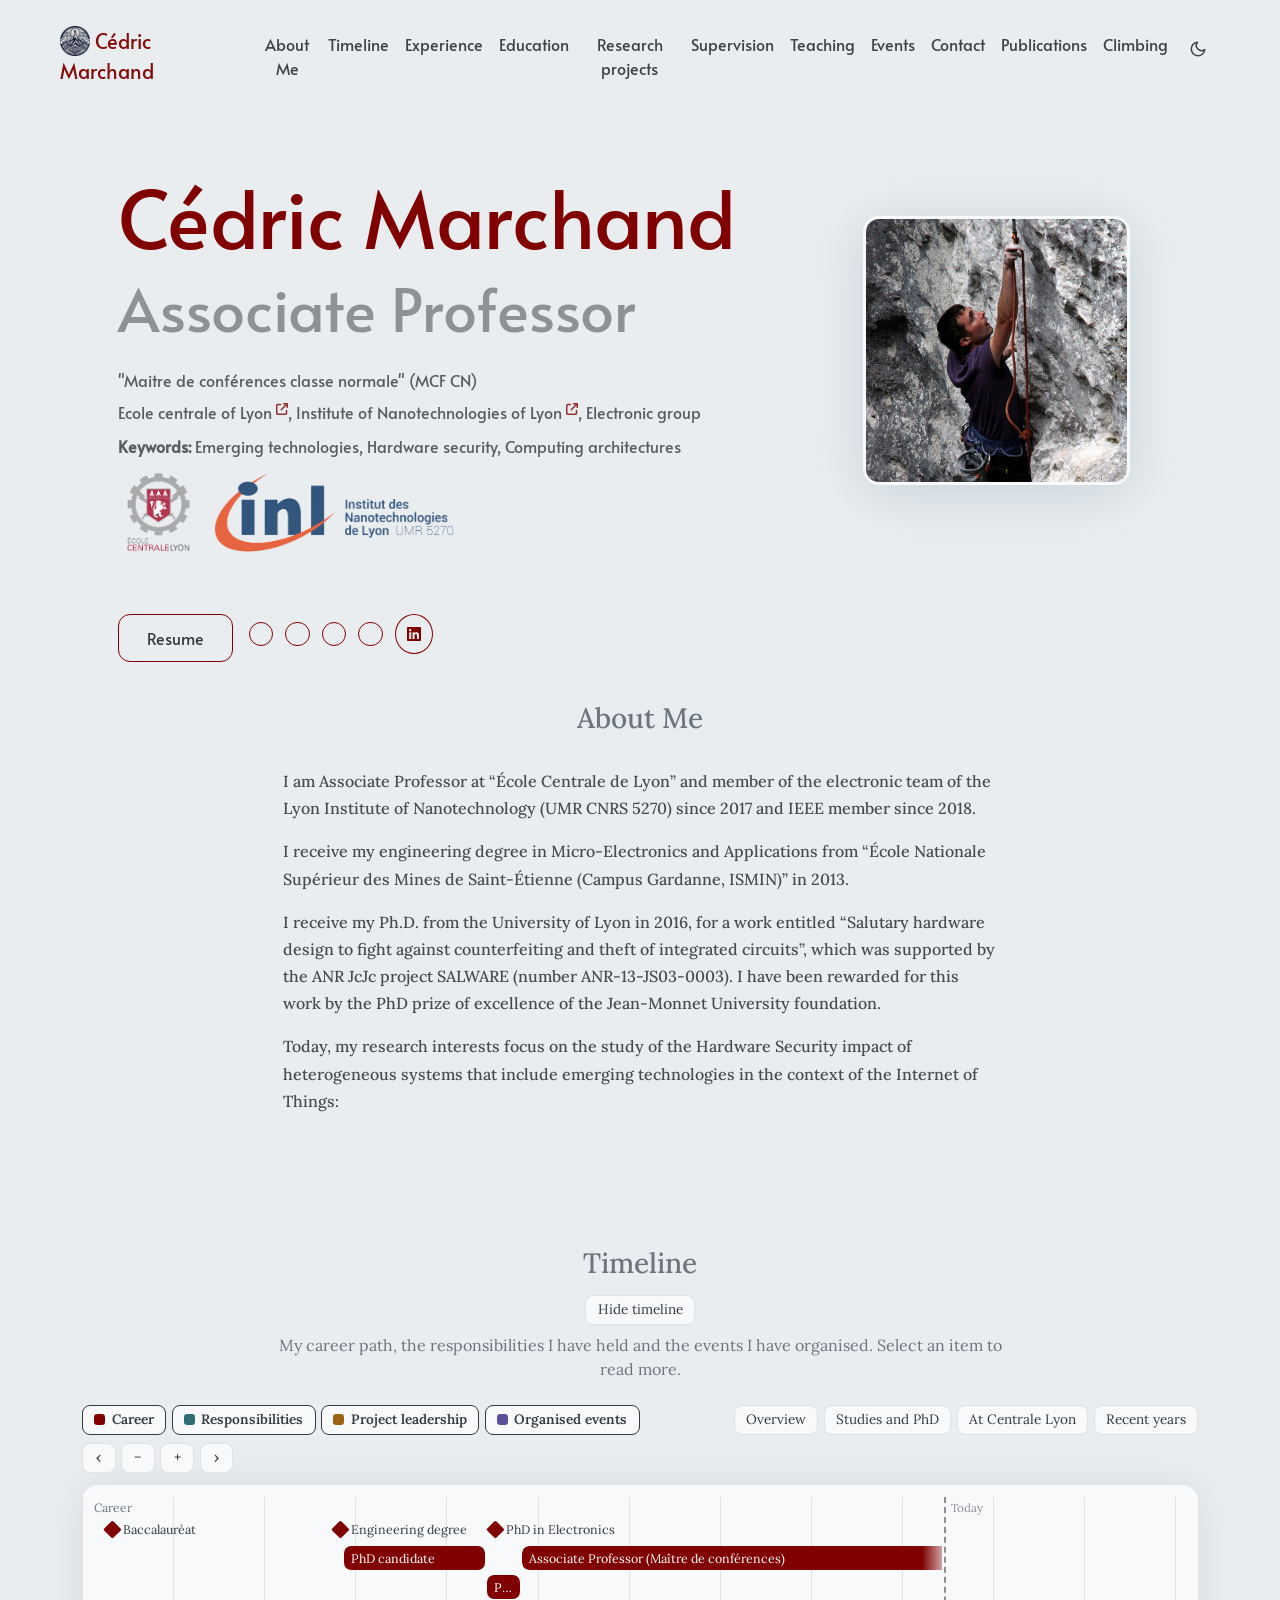
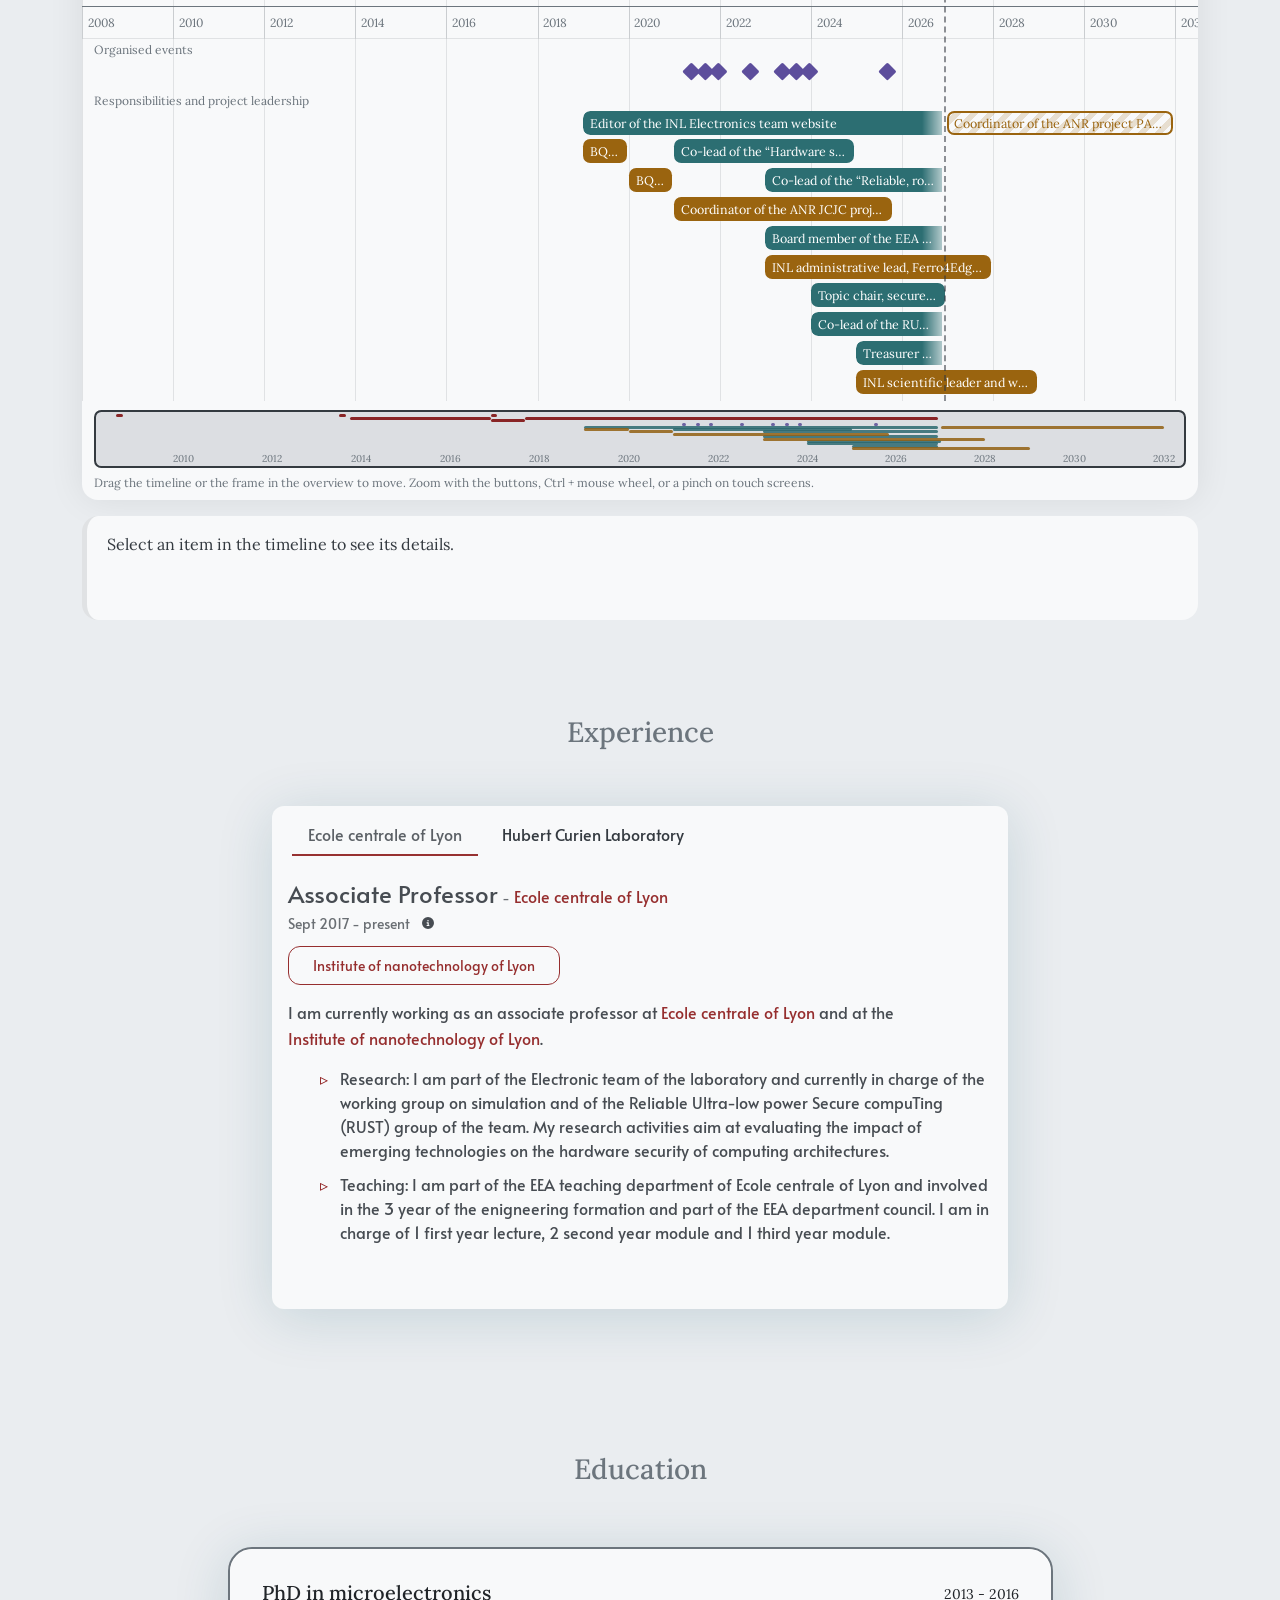
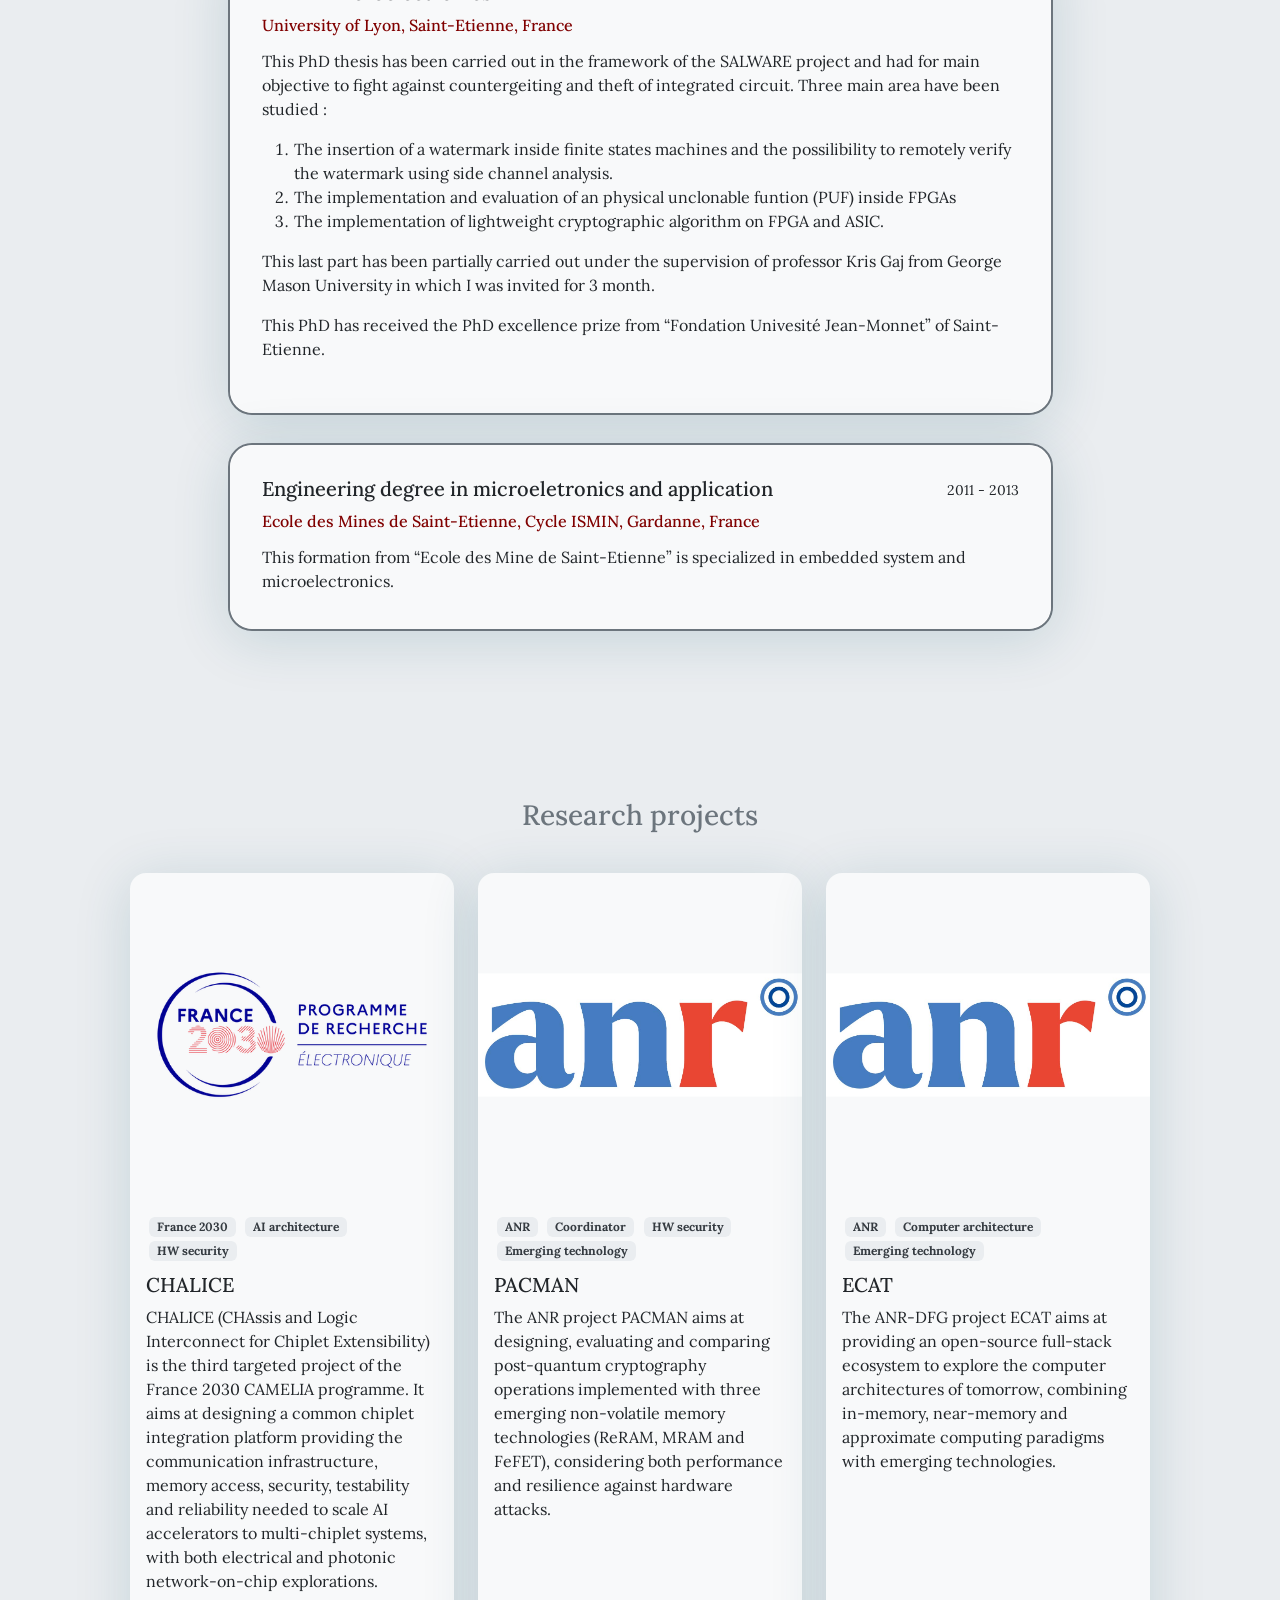
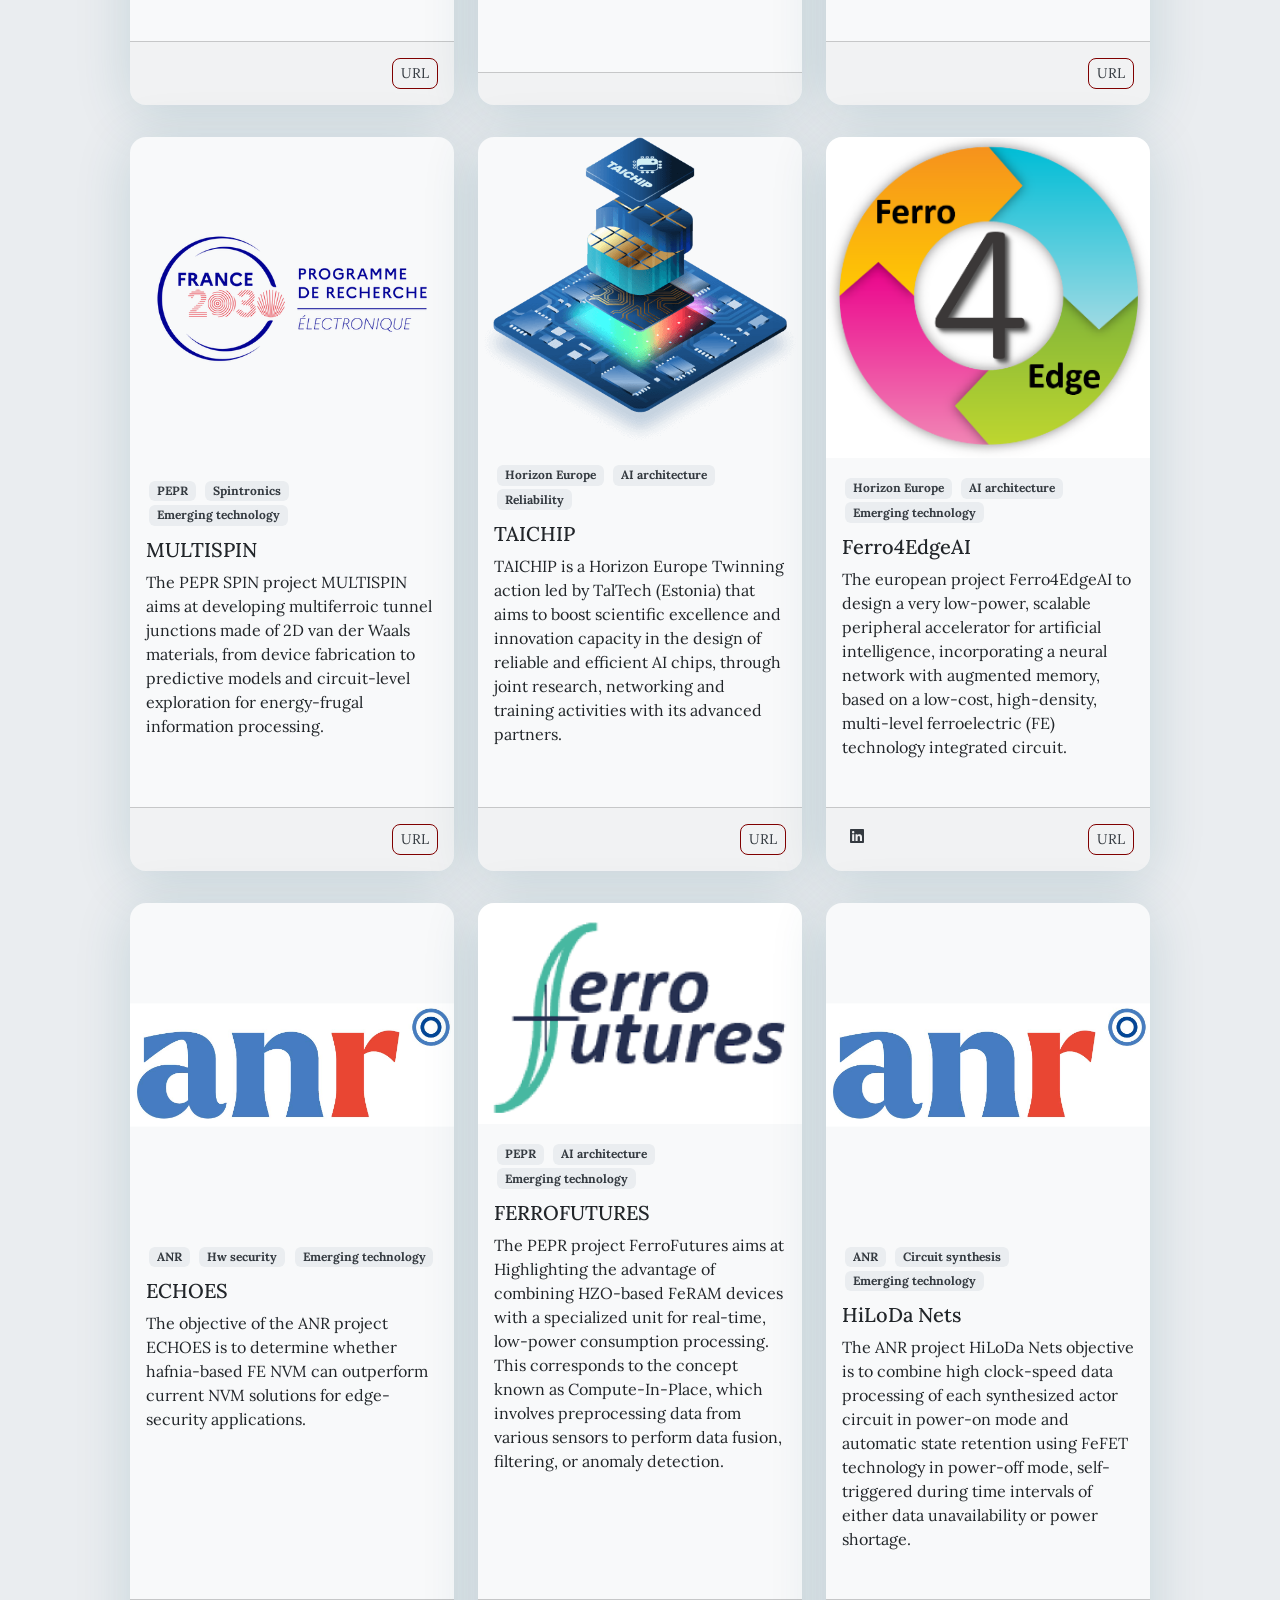
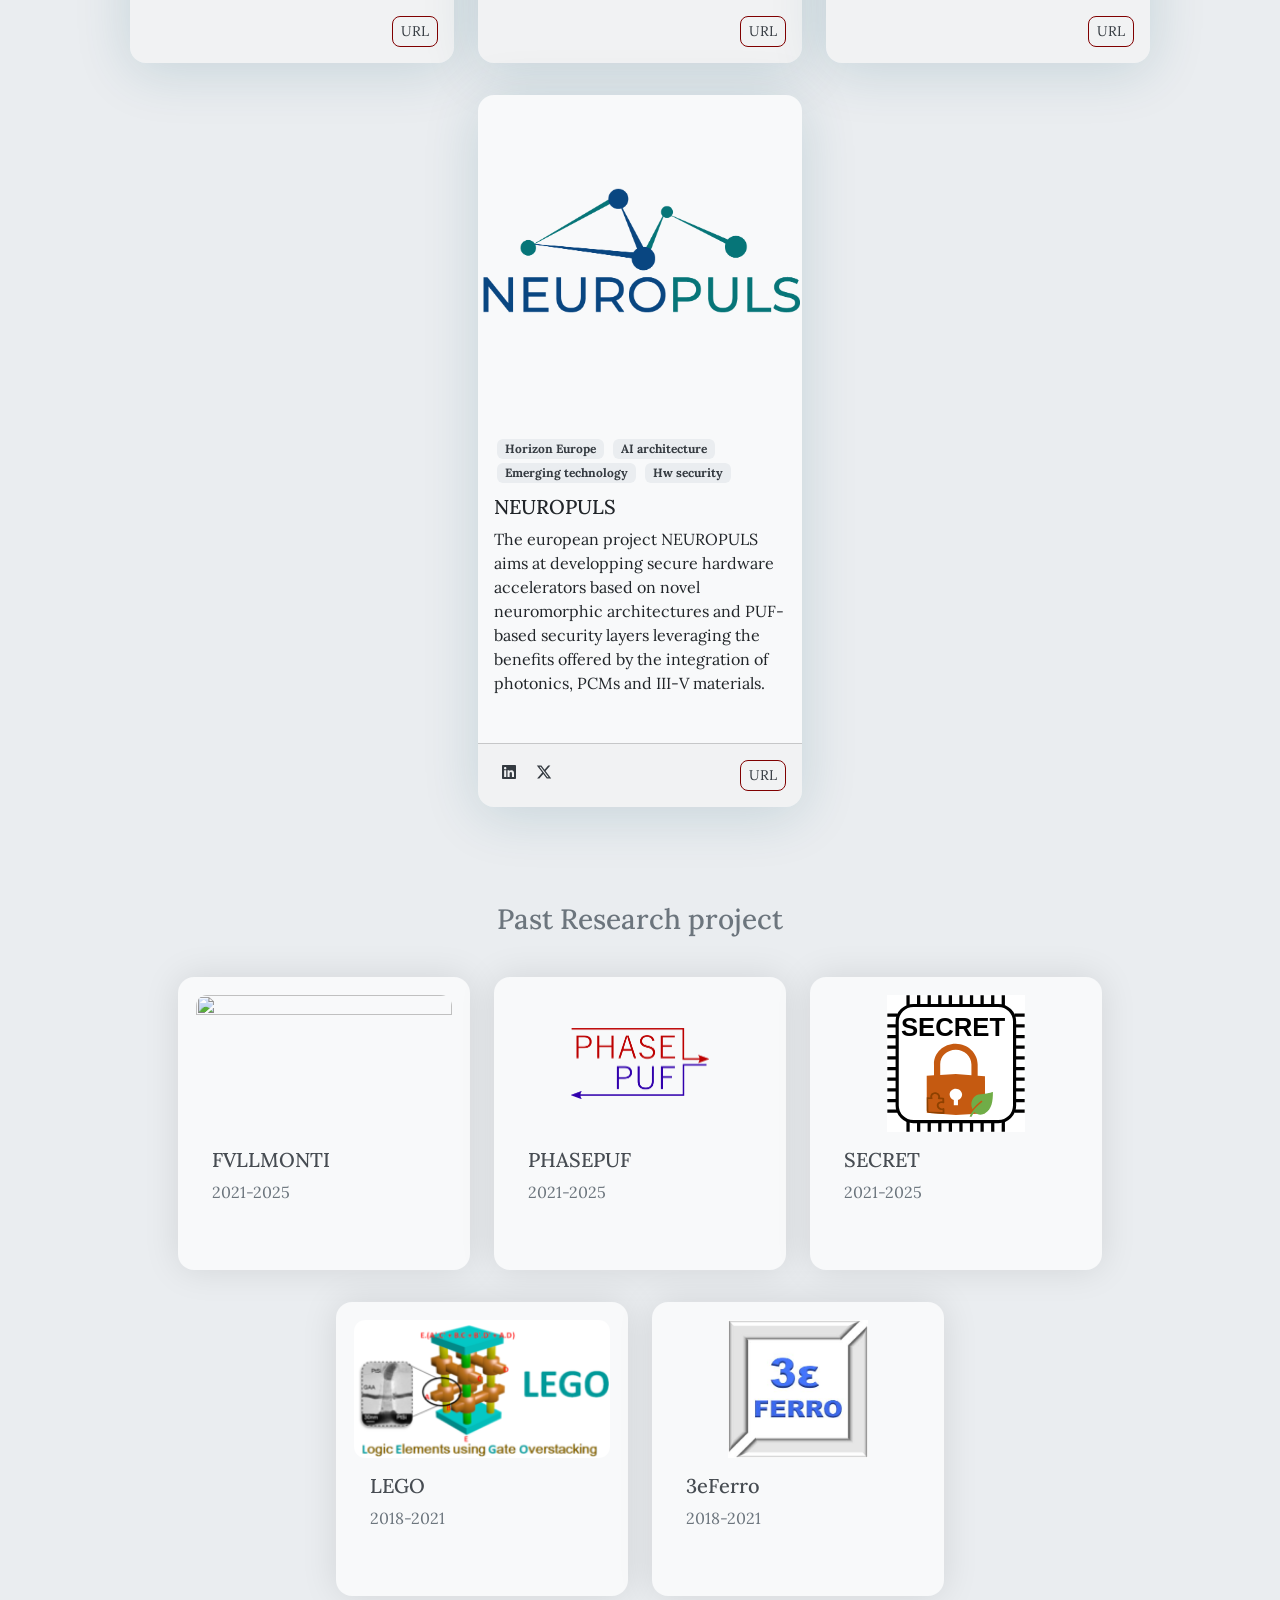
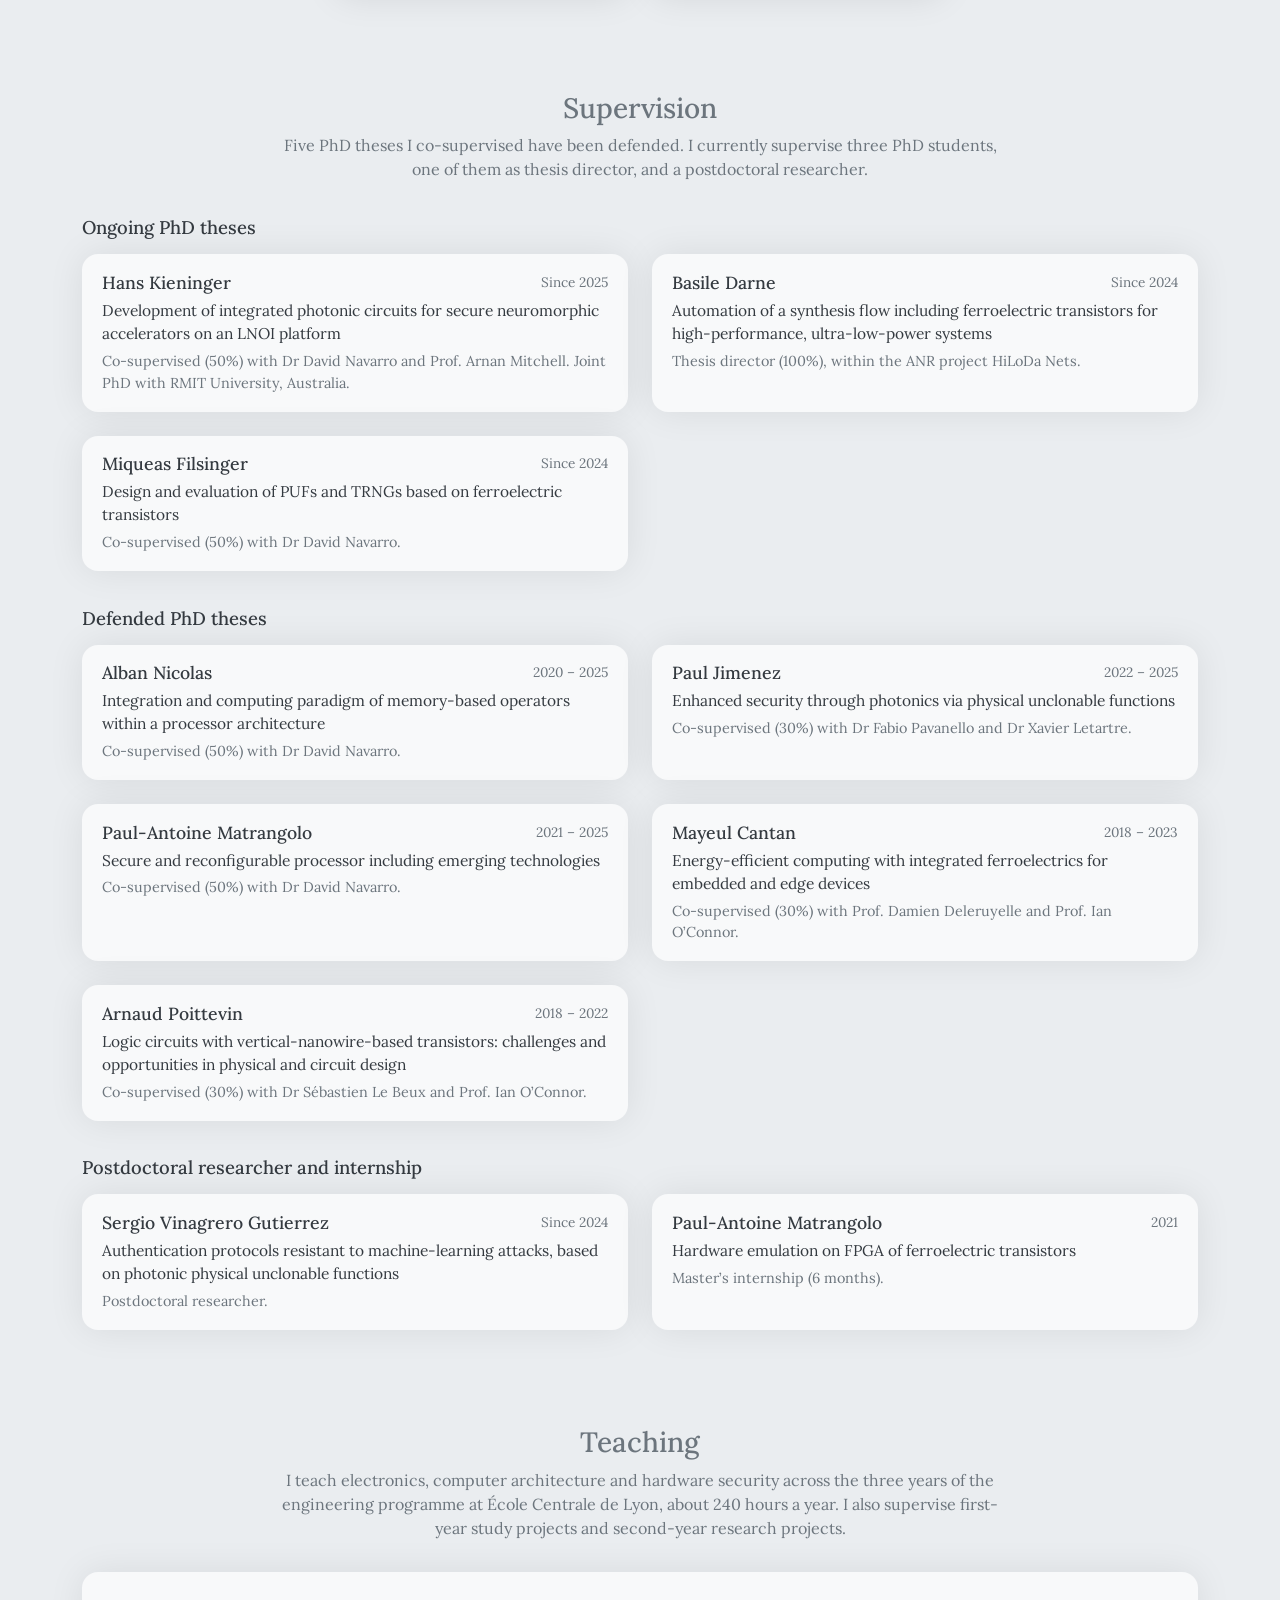
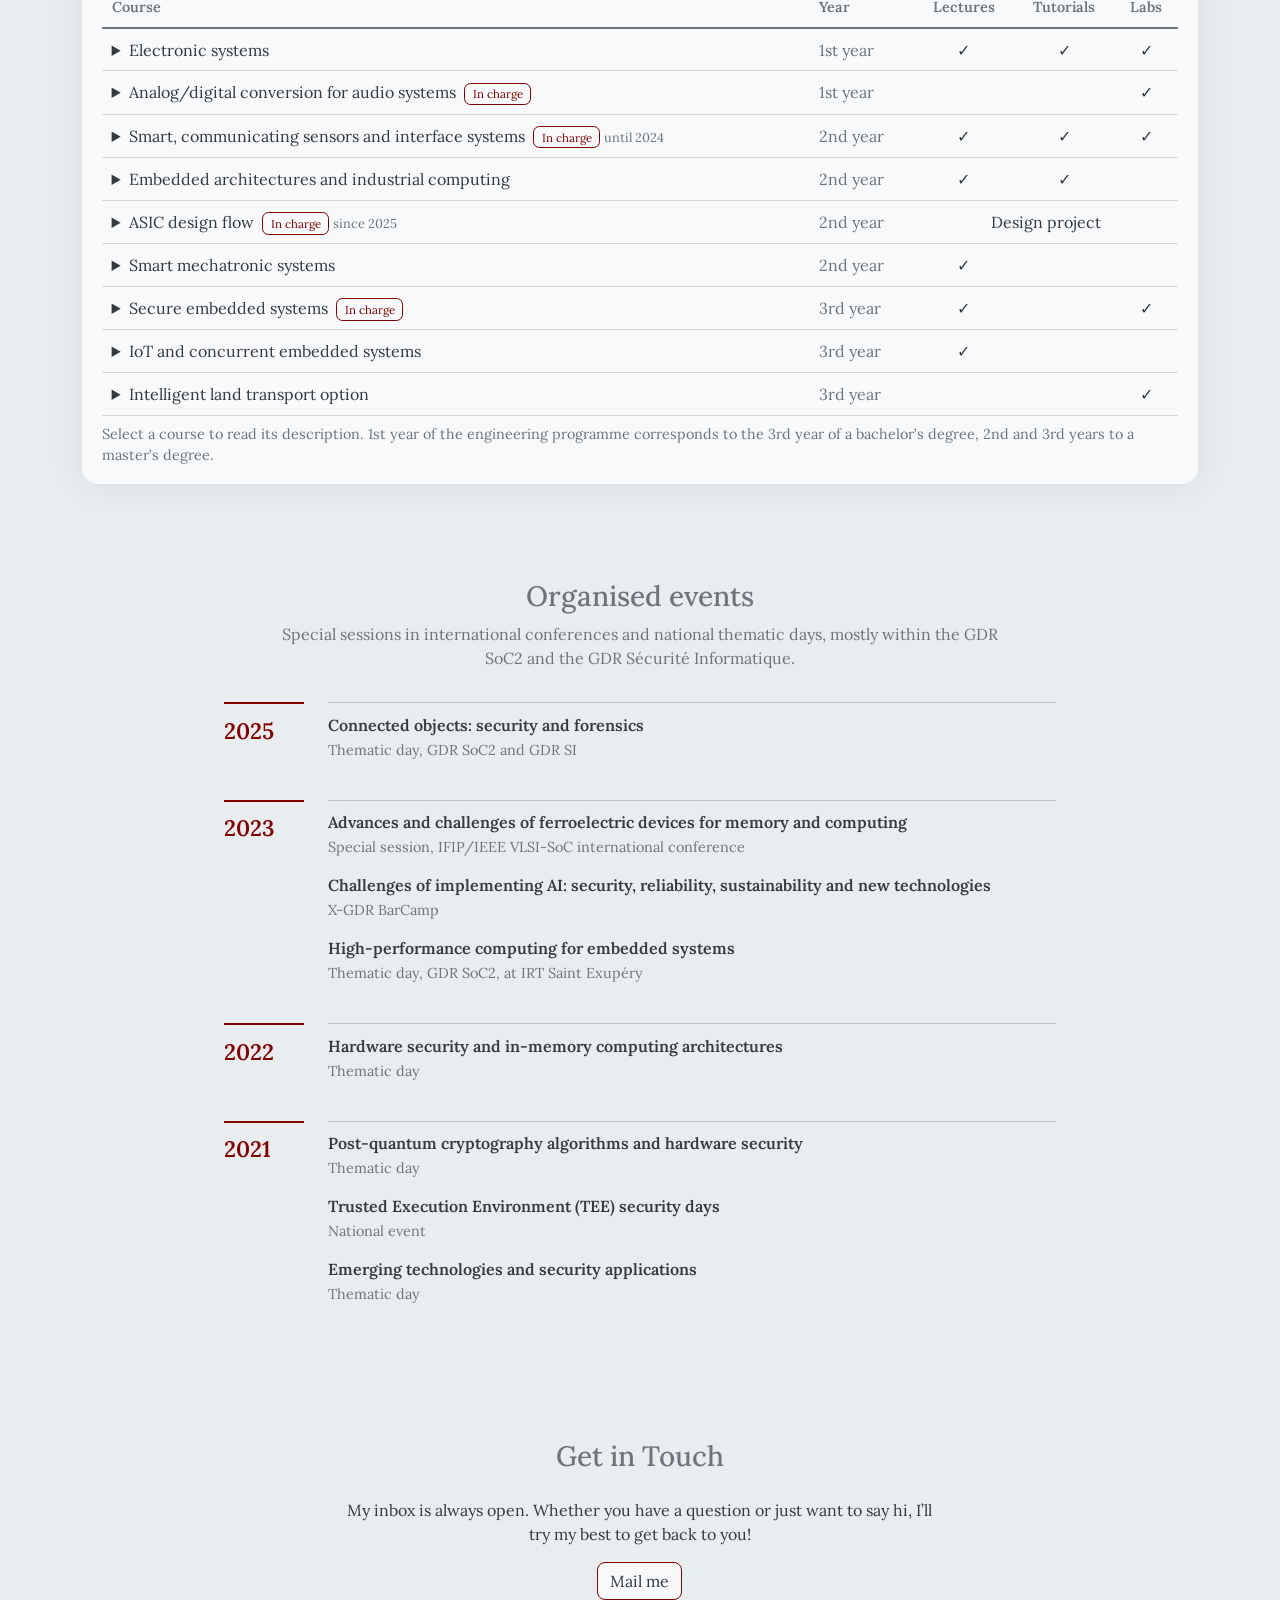
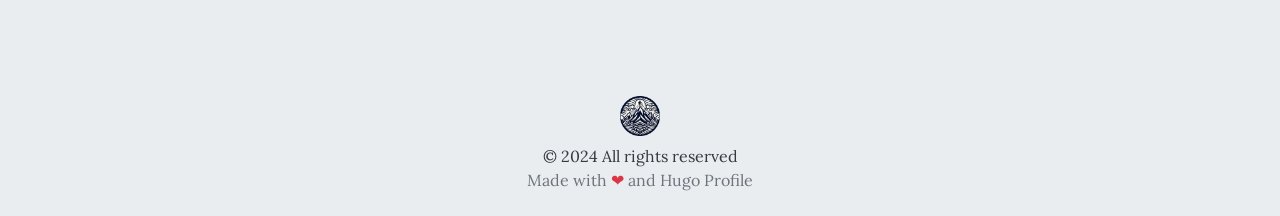
==== commit 9c308f2e: "some correction" ====
--- a/index.html
+++ b/index.html
@@ -1382,7 +1382,7 @@
                     <a class="card my-3 h-100 p-3" href="https://fvllmonti.eu/" title="FVLLMONTI" target="_blank">
                         
                             <div class="card-head">
-                                <img class="card-img-top" src="images/projects/Logo_FVLLMONTI.svg">
+                                <img class="card-img-top" src="images/projects/Logo_FVLLMONTI.png">
                             </div>
                         
                         <div class="card-body bg-transparent">
@@ -1454,7 +1454,7 @@
                     <div class="card my-3 h-100 p-3" title="3eFerro">
                         
                             <div class="card-head">
-                                <img class="card-img-top" src="images/projects/Logo_3eFerro.png">
+                                <img class="card-img-top" src="images/projects/Logo_3eFerro.jpg">
                             </div>
                         
                         <div class="card-body bg-transparent">
